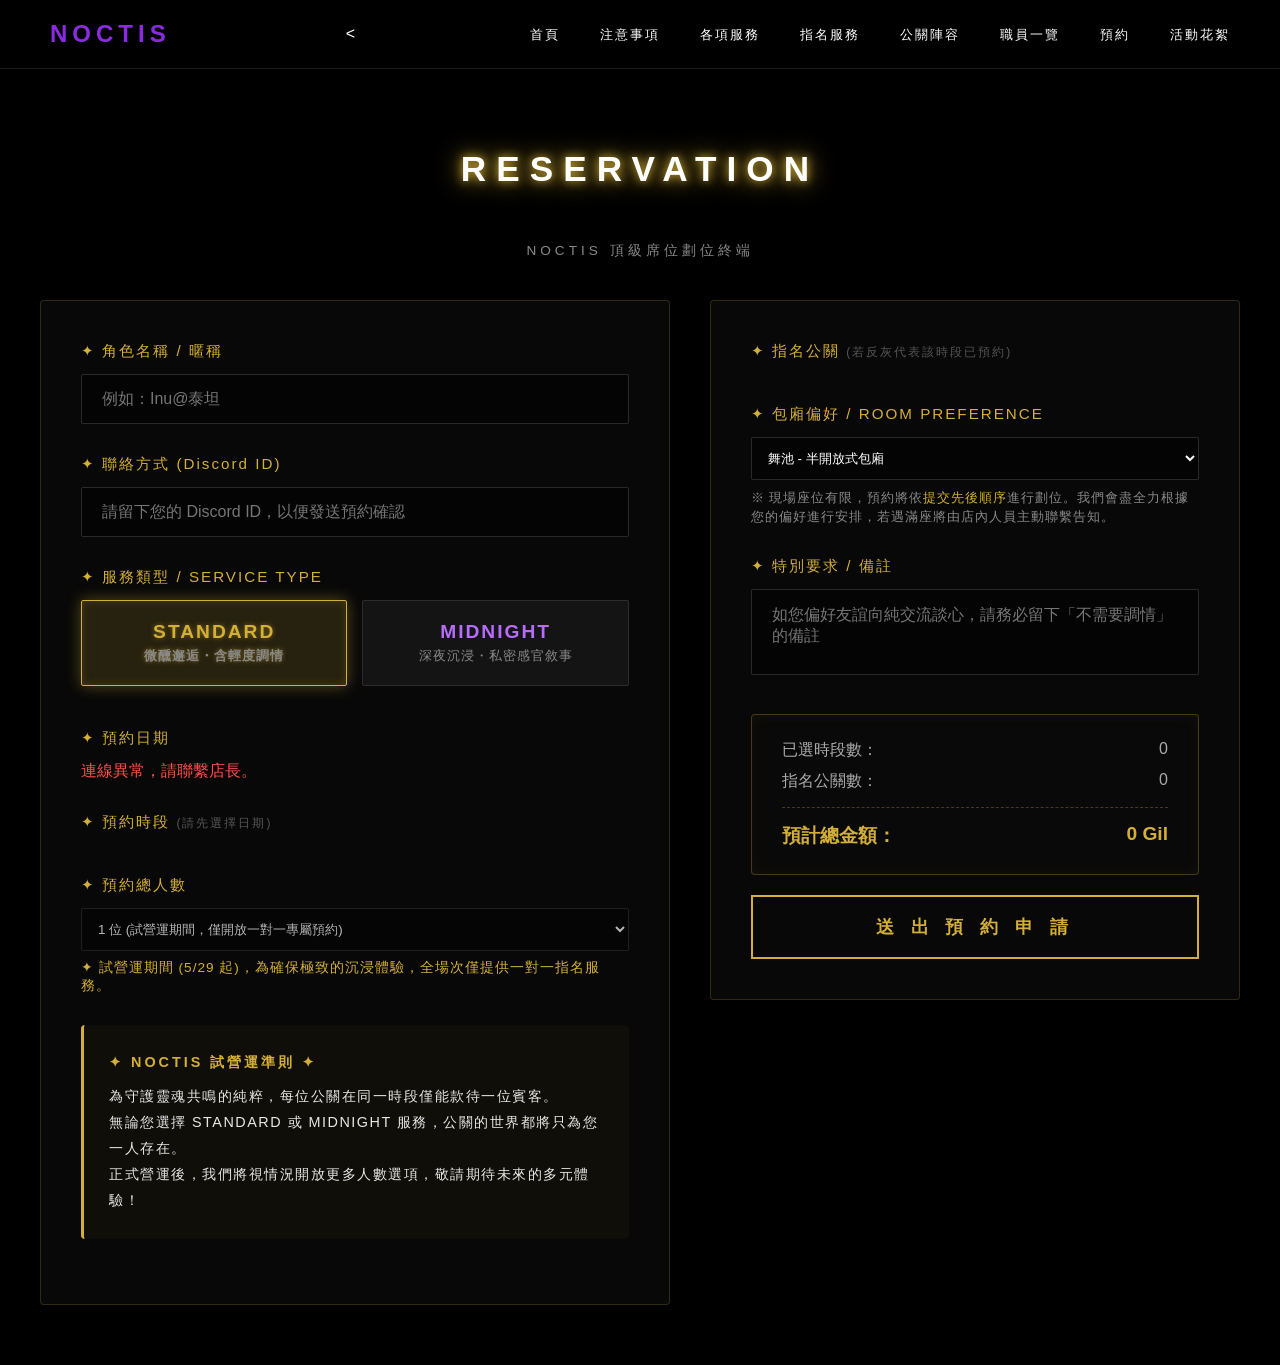
==== booking.html @ 18b1dae9 "第一次更新" ====
<!DOCTYPE html>
<html lang="zh-Hant">
<head>
    <meta charset="UTF-8">
    <meta name="viewport" content="width=device-width, initial-scale=1.0">
    <title>NOCTIS - 頁面名稱</title> <link rel="stylesheet" href="style.css">
</head>
<body>

    <div id="noctis-main">
        <header class="top-dandy-nav">
            <div class="nav-container">
                <div class="brand">NOCTIS</div>
                <<ul class="nav-menu">
    <li><a href="index.html">首頁</a></li>
    <!-- 💥 將「關於我們」改為「一般服務」 -->
     <li><a href="notice.html">注意事項</a></li>
    <li><a href="general.html">各項服務</a></li> 
    <!-- 💥 將「服務與收費」改為「指名服務」 -->
    <li><a href="service.html">指名服務</a></li> 
    <li><a href="staff.html">公關陣容</a></li>
    <li><a href="members.html">職員一覽</a></li>
    <li><a href="booking.html">預約</a></li>
    <li><a href="gallery.html">活動花絮</a></li>
</ul>
            </div>
        </header>
<!-- 🏰 預約魔王城：NOCTIS 專屬預約終端 -->
        <section class="reservation-section">
            <div class="booking-container">
                <div style="text-align: center; margin-bottom: 40px;">
                    <h1 class="fame-title" style="font-size: 2.2rem; border: none;">RESERVATION</h1>
                    <p style="color: #888; letter-spacing: 4px; font-size: 0.85rem;">NOCTIS 頂級席位劃位終端</p>
                </div>

                <form id="bookingForm">
    <!-- 💥 新增外層雙欄容器 -->
    <div class="booking-split-layout">

        <!-- 🟢 左邊區域：基礎設定 -->
        <div class="booking-left-panel">
            <!-- 1. 貴賓身分 -->
            <div class="form-group">
                <label>✦ 角色名稱 / 暱稱</label>
                <input type="text" id="name" name="name" required placeholder="例如：Inu@泰坦">
            </div>
            <div class="form-group">
                <label>✦ 聯絡方式 (Discord ID)</label>
                <input type="text" id="contact-info" name="contact" required placeholder="請留下您的 Discord ID，以便發送預約確認">
            </div>

            <!-- 2. 服務類型選擇 (包含 Midnight 隱藏條約) -->
            <div class="form-group">
                <label>✦ 服務類型 / SERVICE TYPE</label>
                <div style="display: grid; grid-template-columns: 1fr 1fr; gap: 15px;">
                    <!-- STANDARD 選項 -->
                    <label class="select-item">
                        <input type="radio" name="serviceTier" value="standard" checked>
                        <div class="select-box" style="padding: 20px 10px;">
                            <b style="font-size: 1.2rem; letter-spacing: 2px;">STANDARD</b><br>
                            <span style="font-size: 0.8rem; color: #888; margin-top: 5px; display: inline-block;">微醺邂逅・含輕度調情</span>
                        </div>
                    </label>

                    <!-- MIDNIGHT 選項 -->
                    <label class="select-item midnight-item">
                        <input type="radio" name="serviceTier" value="midnight">
                        <div class="select-box" style="padding: 20px 10px;">
                            <b style="font-size: 1.2rem; letter-spacing: 2px; color: #b86bff;">MIDNIGHT</b><br>
                            <span style="font-size: 0.8rem; color: #888; margin-top: 5px; display: inline-block;">深夜沉浸・私密感官敘事</span>
                        </div>
                    </label>

                    <!-- Midnight 注意事項 -->
                    <div id="midnight-notice" style="display: none; width: 100%; grid-column: 1 / -1; flex-basis: 100%; box-sizing: border-box; margin-top: 25px; padding: 30px 40px; background: linear-gradient(145deg, rgba(138, 43, 226, 0.1), rgba(0, 0, 0, 0.7)); border: 1px solid rgba(184, 107, 255, 0.3); border-left: 4px solid #b86bff; backdrop-filter: blur(15px); border-radius: 2px; box-shadow: 0 10px 30px rgba(0, 0, 0, 0.5); animation: noticeSlideIn 0.8s cubic-bezier(0.16, 1, 0.3, 1);">
                        <div style="display: flex; align-items: center; margin-bottom: 18px;">
                            <span style="color: #b86bff; font-size: 1.2rem; text-shadow: 0 0 12px #b86bff;">✦</span>
                            <h4 style="margin: 0 0 0 15px; color: #fff; letter-spacing: 6px; font-size: 1rem; font-weight: 900; text-shadow: 0 0 10px rgba(184, 107, 255, 0.7);">MIDNIGHT 注意事項</h4>
                        </div>
                        <p style="color: rgba(255, 255, 255, 0.9); font-size: 0.9rem; line-height: 2.2; margin: 0; letter-spacing: 2px; text-align: justify;">
                            您正試圖觸碰深夜的禁忌邊界。由於此服務涉及深層的感官敘事與沉重的情感佔有，為了守護這份靈魂共鳴的純粹，<b style="color: #fff; border-bottom: 1px solid #b86bff; padding-bottom: 2px;">Midnight 僅開放「絕對一對一」預約</b>。在此時段，公關的世界將只為您一人存在。
                        </p>
                    </div>
                </div>
            </div>

            <!-- 3. 動態生成的日期與時段 -->
            <div class="form-group">
                <label>✦ 預約日期 <span style="font-size: 0.75rem; color: #555;"></span></label>
                <div id="dynamic-date-container" class="date-group"></div>
            </div>

            <div class="form-group">
                <label>✦ 預約時段 <span style="font-size: 0.75rem; color: #555;">(請先選擇日期)</span></label>
                <div id="dynamic-time-container" class="time-group"></div>
            </div>

            <!-- 4. 預約總人數與營運準則 -->
            <div class="form-group" style="margin-top: 25px;">
                <label class="item-title">✦ 預約總人數</label>
                <select id="guest-count" name="guestCount" class="custom-select" disabled>
                    <option value="1" selected>1 位 (試營運期間，僅開放一對一專屬預約)</option>
                </select>
                <p id="pr-required-notice" style="color: #d4af37; font-size: 0.85rem; margin-top: 8px; letter-spacing: 1px;">
                    ✦ 試營運期間 (5/29 起)，為確保極致的沉浸體驗，全場次僅提供一對一指名服務。
                </p>
            </div>

            <div class="service-policy-box" style="margin: 25px 0; padding: 25px; border-left: 3px solid #d4af37; background: rgba(212, 175, 55, 0.03); border-radius: 4px;">
                <p style="color: rgba(255, 255, 255, 0.9); font-size: 0.9rem; line-height: 1.8; margin: 0; letter-spacing: 1.5px;">
                    <span style="color: #d4af37; font-weight: bold; letter-spacing: 3px; display: block; margin-bottom: 8px;">✦ NOCTIS 試營運準則 ✦</span>
                    為守護靈魂共鳴的純粹，每位公關在同一時段僅能款待一位賓客。<br>
                    無論您選擇 STANDARD 或 MIDNIGHT 服務，公關的世界都將只為您一人存在。<br>
                    正式營運後，我們將視情況開放更多人數選項，敬請期待未來的多元體驗！
                </p>
            </div>
        </div> <!-- 左區結束 -->

        <!-- 🔴 右邊區域：指名與結帳 -->
        <div class="booking-right-panel">
            <!-- 5. 指名公關 -->
            <div class="form-group">
                <label>✦ 指名公關 <span style="font-size: 0.75rem; color: #555;">(若反灰代表該時段已預約)</span></label>
                <div id="dynamic-pr-container" class="pr-group"></div>
            </div>

            <!-- 💥 4. 包廂偏好選擇 -->
<div class="form-group" id="room-preference-group">
    <label>✦ 包廂偏好 / ROOM PREFERENCE</label>
    <select id="room-preference" name="roomPreference" class="custom-select">
        <option value="dancefloor">舞池 - 半開放式包廂</option>
        <option value="loft">舞池 - 閣樓</option>
        <option value="mezzanine">二樓雅座 (適合喜歡遠離人群，安靜氛圍的客人)</option>
    </select>
<p class="room-notice-hint" style="color: #888; font-size: 0.8rem; margin-top: 8px; letter-spacing: 1px; line-height: 1.5;">
        ※ 現場座位有限，預約將依<span style="color: #d4af37;">提交先後順序</span>進行劃位。我們會盡全力根據您的偏好進行安排，若遇滿座將由店內人員主動聯繫告知。
    </p>
</div>

            <!-- 6. 備註 -->
            <div class="form-group">
                <label>✦ 特別要求 / 備註</label>
                <textarea id="notes" name="note" rows="3" placeholder="如您偏好友誼向純交流談心，請務必留下「不需要調情」的備註"></textarea>
            </div>

            <!-- 7. 結帳面板 -->
            <div class="price-summary-box">
                <div class="price-row">已選時段數：<span id="display-periods">0</span></div>
                <div class="price-row">指名公關數：<span id="display-cats">0</span></div>
                <hr style="border-top: 1px dashed rgba(212, 175, 55, 0.3); margin: 15px 0;">
                <div class="price-total" style="color: #d4af37; font-size: 1.2rem; font-weight: bold; display: flex; justify-content: space-between;">
                    <span>預計總金額：</span>
                    <div><span id="total-amount">0</span> Gil</div>
                </div>
            </div>

            <!-- 8. 提交按鈕 -->
            <button type="submit" id="submitBtn" class="submit-btn">送 出 預 約 申 請</button>
        </div> <!-- 右區結束 -->

    </div> <!-- 雙欄容器結束 -->
</form>
            </div>
        </section>
       

    </div>
<script src="booking.js"></script>
</body>
</html>
---- style.css ----
/* --- 解決背景斷層：確保全店永遠是黑色的 --- */
html, body {
    margin: 0;
    padding: 0;
    background-color: #000 !important;
    min-height: 100%;
    /* 💥 刪除了 height: 100vh 跟 overflow: hidden 的強制鎖定 */
}

/* =========================================
   🎬 NOCTIS 最終修正：入口視覺系統
   ========================================= */

/* 1. 基礎底層：深邃純黑畫布 */
#noctis-curtain {
    position: fixed;
    top: 0; left: 0; width: 100%; height: 100vh;
    z-index: 9999;
    display: flex;
    justify-content: center;
    align-items: center;
    background: #000 !important; 
    overflow: hidden; 
}

/* 2. 煙霧層：確保在背景之上，但在門片之下 */
#noctis-curtain::before {
    content: '';
    position: absolute;
    top: 0; left: 0; width: 100%; height: 100%;
    z-index: 2; /* 💥 關鍵層級 */
    pointer-events: none;
    box-shadow: 
        inset 0 0 150px rgba(138, 43, 226, 0.4),
        inset 0 0 250px rgba(212, 175, 55, 0.2);
    animation: edgeSmoke 8s infinite alternate ease-in-out;
}

@keyframes edgeSmoke {
    from { opacity: 0.4; }
    to { opacity: 0.8; }
}
/* 3. 門片層：純黑且置於煙霧之上，點擊後拉開 */
.curtain-part {
    position: absolute;
    top: 0; width: 50%; height: 100%;
    background: #000 !important; /* 💥 必須是純黑實色 */
    z-index: 5; /* 💥 關鍵層級：壓在煙霧上 */
    transition: transform 1.5s cubic-bezier(0.77, 0, 0.175, 1);
}
.curtain-part.left { left: 0; width: 50.1%; }
.curtain-part.right { right: 0; }

/* 4. 內容層：Logo 與按鈕，永遠保持在最頂端 */
.curtain-content {
    position: relative;
    z-index: 100; /* 💥 關鍵層級：最高，保證看得見 */
    text-align: center;
    background: transparent !important;
}

/* =========================================
   ⚡ Logo 霸氣覺醒與間歇閃爍特效
   ========================================= */
/* --- 修正：Logo 容器也必須透明 --- */
.logo-wrapper {
    margin-bottom: 40px;
    position: relative;
    z-index: 10;
    background: transparent !important; /* 💥 確保這裡沒有顏色 */
    filter: drop-shadow(0 0 30px rgba(138, 43, 226, 0.8));
}

.neon-logo {
    /* 💥 強制放大：如果 1200px 出不來，我們用 min-width 逼它變大 */
    width: 90vw; 
    max-width: 1200px;
    min-width: 800px; /* 💥 在電腦螢幕上絕對不能小於這個尺寸 */
    height: auto;
    
    /* 💥 閃爍動畫：10秒一輪 */
    animation: randomFlicker 10s infinite;
}

/* 💥 間歇性通電特效：包含開頭大閃爍、中間穩定呼吸、三不五時短路 */
@keyframes randomFlicker {
    /* 開局強烈通電 */
    0% { opacity: 0; filter: brightness(0); }
    1% { opacity: 1; filter: brightness(2.5) drop-shadow(0 0 40px #b86bff); transform: scale(1.02); }
    2% { opacity: 0.1; filter: brightness(0); }
    3% { opacity: 1; filter: brightness(1.8) drop-shadow(0 0 30px #b86bff); }
    4% { opacity: 0.4; filter: brightness(0.5); }
    5% { opacity: 1; filter: brightness(1) drop-shadow(0 0 20px rgba(184, 107, 255, 0.6)); transform: scale(1); }

    /* 穩定呼吸 */
    25% { filter: brightness(1.2) drop-shadow(0 0 30px rgba(184, 107, 255, 0.9)); transform: scale(1.01); }
    50% { filter: brightness(1) drop-shadow(0 0 20px rgba(184, 107, 255, 0.6)); transform: scale(1); }

    /* 💥 三不五時的強烈短路 (滋~滋~) */
    60% { opacity: 1; filter: brightness(1); }
    61% { opacity: 0.3; filter: brightness(0.3); transform: translateX(-2px); } /* 💥 加上輕微位移，更有故障感 */
    62% { opacity: 1; filter: brightness(2) drop-shadow(0 0 40px #b86bff); transform: translateX(2px) scale(1.02); }
    63% { opacity: 1; filter: brightness(1) drop-shadow(0 0 20px rgba(184, 107, 255, 0.6)); transform: translateX(0) scale(1); }

    /* 繼續穩定呼吸 */
    80% { filter: brightness(1.1) drop-shadow(0 0 25px rgba(184, 107, 255, 0.7)); transform: scale(1.01); }
    100% { filter: brightness(1) drop-shadow(0 0 20px rgba(184, 107, 255, 0.6)); transform: scale(1); }
}

/* 左右兩片門 */
.curtain-part {
    position: absolute;
    top: 0; width: 50%; height: 100%;
    background: #0a0a0a;
    z-index: 1;
    transition: transform 1.5s cubic-bezier(0.77, 0, 0.175, 1); /* 高級的滑動曲線 */
}
/* 30行：移除 border-right，並讓左門稍微寬一點點點蓋住縫隙 */
.curtain-part.left { 
    left: 0; 
    border-right: none; 
    width: 50.1%; /* 💥 關鍵：多出 0.1% 確保完全蓋住 */
}
/* 31行：移除 border-left */
.curtain-part.right { 
    right: 0; 
    border-left: none; 
}

/* 布幕中間的內容 */
.curtain-content {
    position: relative;
    z-index: 10;
    text-align: center;
    transition: opacity 0.5s ease;
}

.fallback-logo {
    font-size: 3rem;
    color: #8a2be2;
    text-shadow: 0 0 15px rgba(138, 43, 226, 0.8);
    letter-spacing: 10px;
    margin-bottom: 10px;
}

/* --- 1. 放大後的年齡確認文字 --- */
.construction-text {
    font-size: 1.8rem;       /* 從原本的大小顯著放大 */
    color: rgba(255, 255, 255, 0.7); 
    letter-spacing: 0.4rem;  /* 增加字距營造高級感 */
    text-transform: uppercase;
    font-weight: 300;
    margin-bottom: 20px;
    /* 加入淡淡的呼吸感 */
    animation: textFade 3s ease-in-out infinite;
}

/* =========================================
   🏹 吸引點擊：上指向誘導組件 (修正版)
   ========================================= */
.enter-trigger {
    margin-top: 60px; /* 增加與 Logo 的間距 */
    cursor: pointer;
    display: flex;
    flex-direction: column;
    align-items: center;
    z-index: 100;
}

/* 上箭頭修正與動畫 */
.arrow-box {
    font-size: 3rem; /* 放大箭頭 */
    color: #b86bff;
    text-shadow: 0 0 20px rgba(184, 107, 255, 0.8);
    /* 💥 指向上方的動畫：從下往上推動點擊慾望 */
    animation: arrowPushUp 1.5s infinite ease-in-out;
    margin-bottom: 20px;
}

/* 誘導文字顯著放大 */
.induce-text {
    color: #fff; /* 💥 改為純白 */
    font-size: 1.5rem; /* 稍微再大一點點 */
    letter-spacing: 15px;
    text-transform: uppercase;
    font-weight: 300;
    /* 💥 加上發光，確保在煙霧中清晰可見 */
    text-shadow: 0 0 10px rgba(184, 107, 255, 0.8); 
    transition: all 0.5s ease;
}

/* 懸停互動加強 */
.enter-trigger:hover .arrow-box {
    color: #fff;
    text-shadow: 0 0 30px #b86bff, 0 0 60px #b86bff;
}

.enter-trigger:hover .induce-text {
    color: #fff;
    letter-spacing: 25px; /* 💥 懸停時劇烈展開，吸引感滿分 */
    text-shadow: 0 0 15px rgba(184, 107, 255, 0.8);
}

/* 💥 動畫定義：向上指引 */
@keyframes arrowPushUp {
    0%, 100% { transform: translateY(0); opacity: 0.5; }
    50% { transform: translateY(-20px); opacity: 1; } /* 向上跳動 */
}

/* 讓原本的按鈕樣式失效 (如果還有殘留的話) */
.enter-btn {
    border: none !important;
    background: none !important;
    box-shadow: none !important;
}

/* 💥 JS 觸發的開門動畫 */
.curtain-open .curtain-part.left { transform: translateX(-100%); }
.curtain-open .curtain-part.right { transform: translateX(100%); }
/* --- 基礎背景設定 --- */
body, html { margin: 0; padding: 0; box-sizing: border-box; }

#noctis-main {
    background-color: transparent; 
    font-family: 'Helvetica Neue', Helvetica, Arial, sans-serif;
    color: #fff;
    
    /* 💥 恢復為最小高度 100vh，允許內容往下生長，並把 overflow: hidden 拿掉 */
    min-height: 100vh; 
    
    display: flex;
    flex-direction: column;
    position: relative;
    z-index: 5; 
}

/* --- 導覽列 --- */
.top-dandy-nav {
    position: fixed;
    top: 0; width: 100%;
    background: rgba(0, 0, 0, 0.85);
    backdrop-filter: blur(10px);
    z-index: 1000;
    border-bottom: 1px solid rgba(255, 255, 255, 0.1);
}

.nav-container {
    display: flex;
    justify-content: space-between;
    align-items: center;
    padding: 20px 50px;
    max-width: 1400px;
    margin: 0 auto;
}

.brand {
    font-size: 1.5rem;
    letter-spacing: 5px;
    font-weight: 800;
    color: #8a2be2;
}

.nav-menu {
    display: flex;
    list-style: none;
    gap: 40px;
    margin: 0; padding: 0;
}

.nav-menu a {
    text-decoration: none;
    color: #fff;
    font-size: 0.8rem;
    letter-spacing: 2px;
    transition: 0.3s;
}

.nav-menu a:hover {
    color: #8a2be2;
    text-shadow: 0 0 8px #8a2be2;
}

/* =========================================
   🎬 Hero 視覺區：文字在左，長方形框在右
   ========================================= */

/* 修改 1：鎖死 Hero 高度 */
.hero-section {
    position: relative;
    /* 💥 恢復強制佔滿整個螢幕高度 */
    height: 100vh !important; 
    width: 100%;
    background: #000;
    
    display: flex;
    /* 💥 只要沒有其他干擾，這行就是「永遠垂直置中」的絕對魔法 */
    align-items: center !important; 
    justify-content: space-between;
    
    /* 💥 殺掉那個害您無法置中的 padding-top，強制恢復上下為 0 */
    padding: 0 10% !important; 
    
    box-sizing: border-box; 
    overflow: hidden; 
}
/* --- 左側：文字區塊 --- */
.hero-text {
    position: relative;
    z-index: 20;
    display: flex;
    flex-direction: column;
    align-items: flex-start; /* 強制靠左 */
    text-align: left;
    width: 100%; /* 確保它能盡量撐開 */
    max-width: 60%; /* 💥 從 50% 放大到 60%，給名人堂釋放空間！ */
}

/* =========================================
   📺 SLOGAN 霓虹閃爍特效 (模擬影片效果)
   ========================================= */
.hero-slogan {
    /* ... 你原本的字體、大小、顏色設定保持不變 ... */
    color: #fff;
    /* 💥 初始狀態：先給予基礎的霓虹光暈 */
    text-shadow: 
        0 0 8px rgba(138, 43, 226, 0.6),
        0 0 15px rgba(138, 43, 226, 0.4);
    
    /* 💥 應用新的閃爍動畫：
       - 2s: 動畫總長度（閃爍+穩定）
       - linear: 均勻速度
       - infinite: 無限循環（如果你希望它一直閃）
       - (可選) 2s: 延遲，比如門打開後 2 秒才開始閃
    */
    animation: neonFlicker 2s linear infinite; 
}

/* 💥 動畫核心：不規則閃爍頻率設計 */
@keyframes neonFlicker {
    /* 0%-10%: 快速閃爍階段 (通電瞬間) */
    0%, 2%, 4%, 6%, 8%, 10% {
        opacity: 1;
        text-shadow: 
            0 0 8px rgba(138, 43, 226, 0.8),
            0 0 15px rgba(138, 43, 226, 0.6),
            0 0 30px #8a2be2;
    }
    1%, 3%, 5%, 7%, 9% {
        opacity: 0.4; /* 快速變暗，模擬接觸不良 */
        text-shadow: none; /* 瞬間失去光暈 */
    }

    /* 10%-15%: 稍微停頓變暗 (醞釀穩定) */
    11%, 15% {
        opacity: 0.6;
        text-shadow: 0 0 10px rgba(138, 43, 226, 0.4);
    }

    /* 15%-20%: 再不規則閃兩下 */
    16%, 18%, 20% {
        opacity: 1;
        text-shadow: 
            0 0 8px rgba(138, 43, 226, 0.8),
            0 0 15px rgba(138, 43, 226, 0.6),
            0 0 30px #8a2be2;
    }
    17%, 19% {
        opacity: 0.7;
        text-shadow: 0 0 10px rgba(138, 43, 226, 0.5);
    }

    /* 20%-100%: 最終穩定亮起 (伴隨極微小顫動) */
    21%, 100% {
        opacity: 1;
        text-shadow: 
            0 0 8px rgba(138, 43, 226, 0.8),
            0 0 15px rgba(138, 43, 226, 0.6),
            0 0 30px #8a2be2;
    }
}

/* 副標題呼吸特效 */
.slogan-sub {
    font-size: 1.2rem;
    letter-spacing: 0.8rem;
    color: rgba(255, 255, 255, 0.6);
    margin-top: 30px;
    margin-left: 5px;
    font-weight: 300;
    text-align: left; /* 強制靠左 */
    animation: subPureGlow 6s ease-in-out infinite;
    will-change: opacity, text-shadow;
}
/* --- 📍 主頁專屬座標牌 --- */
.hero-location {
    margin-top: 25px; /* 與上方副標題拉開一點優雅的距離 */
    display: inline-flex;
    align-items: center;
    padding: 8px 20px;
    
    /* 淡淡的紫色背景與霓虹邊框 */
    background: rgba(138, 43, 226, 0.05); 
    border: 1px solid rgba(138, 43, 226, 0.4); 
    border-radius: 2px;
    box-shadow: 0 0 15px rgba(138, 43, 226, 0.15);
    
    /* 微微的互動感 */
    transition: all 0.3s ease;
}

/* 滑鼠懸停時發出更亮的紫光 */
.hero-location:hover {
    background: rgba(138, 43, 226, 0.15);
    border-color: #b86bff;
    box-shadow: 0 0 20px rgba(138, 43, 226, 0.4);
    transform: translateX(5px); /* 輕微向右浮動 */
}

.hero-location .loc-icon {
    color: #d4af37; /* 用金色星號點綴，抓住眼球 */
    margin-right: 12px;
    font-size: 0.9rem;
    animation: locationPulse 3s infinite; /* 讓星星微微閃爍 */
}

.hero-location .loc-text {
    color: #fff;
    font-size: 0.95rem;
    letter-spacing: 4px; /* 拉寬字距，增加呼吸感與高級感 */
    text-shadow: 0 0 5px rgba(255, 255, 255, 0.3);
}

/* 金色星號的呼吸動畫 */
@keyframes locationPulse {
    0%, 100% { opacity: 0.6; text-shadow: 0 0 5px #d4af37; }
    50% { opacity: 1; text-shadow: 0 0 15px #d4af37, 0 0 25px #d4af37; }
}

/* --- 右側：長方形圖片框 (橫向寬版) --- */
.hero-slider {
    position: relative;
    z-index: 10;
    
    /* 💥 核心修改：使用相對寬度與比例 */
    width: 55vw;             /* 寬度佔螢幕寬度的 55%，確保永遠留空間給左側文字 */
    max-width: 1200px;       /* 設定最大上限，防止在超大螢幕上變得太誇張 */
    min-width: 400px;        /* 設定最小下限，防止在小螢幕縮得太小看不清 */
    
    /* 💥 自動維持 15:9 的長方形比例 (原 1500x900 比例) */
    aspect-ratio: 15 / 9;    
    height: auto;            /* 讓高度由比例自動計算 */
    
    flex-shrink: 0; 
    border: 2px solid #8a2be2; 
    box-shadow: 0 0 15px rgba(138, 43, 226, 0.6);
    border-radius: 8px; 
    overflow: hidden;
}
/* --- 2. 圖片滑動邏輯 --- */
.slide {
    position: absolute;
    top: 0; left: 0;
    width: 100%; height: 100%;
    background-size: cover;
    background-position: center;
    
    /* 預設狀態：縮在右邊看不見的地方 */
    transform: translateX(100%); 
    transition: transform 1.2s cubic-bezier(0.4, 0, 0.2, 1); /* 使用更順滑的曲線 */
    z-index: 1;
}
/* 當前顯示狀態：滑入中間 */
.slide.active {
    transform: translateX(0);
    z-index: 2;
}

/* 移出狀態：往左滑走 */
.slide.exit {
    transform: translateX(-100%);
    z-index: 1;
}

.slide.active {
    opacity: 1 !important; /* 只顯示這張 */
}

/* --- 背景遮罩氛圍：整體均勻壓暗 --- */
.slider-overlay {
    position: absolute;
    top: 0; left: 0;
    width: 100%; height: 100%;
    
    /* 💥 核心修改：使用純色半透明黑，取代漸層光圈 */
    background: rgba(0, 0, 0, 0.4); 
    
    z-index: 5;
    pointer-events: none;
}

/* =========================================
   ⚡ 動畫定義區
   ========================================= */

@keyframes gentleShort {
    0%, 40% { opacity: 1; text-shadow: 0 0 8px rgba(138, 43, 226, 0.8), 0 0 20px rgba(138, 43, 226, 0.4); }
    42% { opacity: 0.3; text-shadow: none; }
    44% { opacity: 1; }
    46%, 70% { opacity: 1; }
    72% { opacity: 0.1; text-shadow: none; color: #222; }
    75% { opacity: 0.8; text-shadow: 0 0 15px #8a2be2; color: #fff; }
    78% { opacity: 0.1; text-shadow: none; color: #222; }
    82% { opacity: 1; text-shadow: 0 0 8px rgba(138, 43, 226, 0.8), 0 0 30px #8a2be2; color: #fff; }
    90% { opacity: 0.6; }
    92% { opacity: 1; }
}

@keyframes subPureGlow {
    0%, 100% { opacity: 0.3; text-shadow: 0 0 0px rgba(138, 43, 226, 0); filter: blur(1px); }
    50% { opacity: 0.9; text-shadow: 0 0 10px rgba(138, 43, 226, 0.6), 0 0 25px rgba(138, 43, 226, 0.3); filter: blur(0); }
}

/* =========================================
   👔 CAST 網格系統 (保留原本的)
   ========================================= */

.cast-section {
    padding: 100px 50px;
    max-width: 1400px;
    margin: 0 auto;
}

.cast-grid {
    display: grid;
    grid-template-columns: repeat(4, 1fr);
    gap: 30px;
    margin-top: 50px;
}

.cast-card {
    position: relative;
    overflow: hidden;
    transition: 0.5s;
}

.cast-img-wrapper {
    aspect-ratio: 3 / 4;
    background: #1a1a1a;
    overflow: hidden;
}

.cast-img-wrapper img {
    width: 100%; height: 100%;
    object-fit: cover;
    filter: grayscale(100%);
    transition: 0.8s;
}

.cast-card:hover .cast-img-wrapper img {
    filter: grayscale(0%);
    transform: scale(1.05);
}

.cast-info {
    padding: 15px 0;
    border-bottom: 1px solid #333;
}

.name {
    font-size: 1.2rem;
    letter-spacing: 2px;
    margin-top: 5px;
}

.rank {
    font-size: 0.7rem;
    color: #8a2be2;
}
/* =========================================
   ⚡ 瞬間隱形魔法 (解決閃爍問題)
   ========================================= */
/* 當 html 被貼上 skip-curtain 標籤時，布幕連 0.1 秒都不准出現 */
.skip-curtain #noctis-curtain {
    display: none !important;
}

/* 同時，強制讓主內容區瞬間現身 */
.skip-curtain #noctis-main {
    display: block !important;
}

/* =========================================
   🎵 BGM 音樂控制開關
   ========================================= */
.bgm-control-btn {
    position: fixed;
    top: 25px;
    right: 25px;
    z-index: 10001; /* 確保它永遠在最上層 */
    padding: 8px 18px;
    
    background: rgba(0, 0, 0, 0.5); /* 半透明黑底 */
    backdrop-filter: blur(5px);     /* 毛玻璃特效 */
    
    border: 1px solid rgba(138, 43, 226, 0.5);
    border-radius: 2px;
    
    color: rgba(255, 255, 255, 0.8);
    font-size: 0.8rem;
    letter-spacing: 3px;
    cursor: pointer;
    transition: all 0.3s ease;
}

/* 滑鼠移過去發光 */
.bgm-control-btn:hover {
    background: rgba(138, 43, 226, 0.2);
    border-color: #8a2be2;
    color: #fff;
    box-shadow: 0 0 15px rgba(138, 43, 226, 0.4);
}

/* 當音樂關閉時的「暗色狀態」 */
.bgm-control-btn.muted {
    border-color: #555;
    color: #888;
    background: rgba(0, 0, 0, 0.8);
    box-shadow: none;
}
.bgm-control-btn.muted:hover {
    border-color: #888;
    background: rgba(255, 255, 255, 0.1);
}
/* =========================================
   🤵 Noctis Host Section 精準修復
   ========================================= */

/* 1. 確保大廳區塊是垂直排列並強行置中 */
.staff-section {
    padding: 150px 20px 80px;
    background: #000;
    display: flex;
    flex-direction: column;
    align-items: center; /* 讓標題、定義、網格全部在大方向上置中 */
    width: 100%;
    box-sizing: border-box;
}

/* 2. 標題與紫色背光[cite: 6] */
.host-title-container {
    width: 100%;
    max-width: 1200px;
    text-align: center;
}
.host-title {
    color: #8a2be2;
    font-size: 3rem;
    letter-spacing: 15px;
    text-shadow: 0 0 25px rgba(138, 43, 226, 0.7);
    margin: 0 0 20px 0;
}
.title-divider {
    border: none;
    height: 1px;
    background: linear-gradient(to right, transparent, rgba(138, 43, 226, 0.5), transparent);
    width: 85%;
    margin: 0 auto 50px;
}

/* 3. 服務定義卡片 (對齊 1200px 邊界)[cite: 6] */
.service-guide-v2 {
    width: 100%;
    max-width: 1200px;
    display: flex;
    gap: 30px;
    margin-bottom: 40px;
}
.guide-card {
    flex: 1;
    background: rgba(255, 255, 255, 0.03);
    border-left: 2px solid #8a2be2;
    padding: 25px;
}
.gold-mark { color: #d4af37; font-weight: bold; margin-right: 8px; }
.guide-card h3 { font-size: 1.1rem; letter-spacing: 4px; color: #fff; margin: 0; display: inline-block; }
.midnight h3 { color: #b86bff; }
.card-content p { font-size: 0.85rem; color: rgba(255, 255, 255, 0.6); line-height: 1.8; margin-top: 15px; }

/* 4. 下拉索引區[cite: 6] */
.filter-dropdown-row {
    width: 100%;
    max-width: 1200px;
    display: flex;
    gap: 40px;
    margin-bottom: 30px;
    justify-content: flex-start; /* 與照片牆左邊界對齊 */
}
.noctis-select {
    background: #000; color: #fff; border: 1px solid rgba(138, 43, 226, 0.5);
    padding: 6px 12px; font-size: 0.8rem; outline: none;
}

/* 5. 照片牆 4x4 + 1[cite: 6] */
.host-grid {
    display: grid;
    grid-template-columns: repeat(4, 1fr); /* 固定 4 欄[cite: 6] */
    gap: 30px;
    width: 100%;
    max-width: 1200px;
}

.staff-card {
    position: relative;
    background: #111;
    border: 1px solid rgba(138, 43, 226, 0.4);
    aspect-ratio: 3 / 4;
    cursor: pointer;
    overflow: hidden;
    transition: 0.4s;
}

/* --- 1. 廢除死板置中，改用動態標籤 --- */
.host-grid .staff-card.last-centered {
    grid-column: 2 / 4 !important; /* 佔據中間兩格 */
    justify-self: center !important;
    width: 100% !important;
    max-width: 280px !important;
}

/* --- 2. 順手整好你的下拉選單排版 (防止文字重疊) --- */
.filter-dropdown-row {
    width: 100%;
    max-width: 1200px;
    display: flex;
    flex-wrap: wrap; /* 防止太擠時重疊 */
    gap: 30px;
    margin-bottom: 30px;
}

.noctis-select {
    min-width: 120px; /* 鎖定最小寬度，防止選單縮得太小 */
}

/* --- 3. 確保紫色霓虹框永遠存在 --- */
.staff-card {
    border: 1px solid #8a2be2 !important; 
    box-shadow: 0 0 15px rgba(138, 43, 226, 0.4) !important;
    background: #111 !important;
}

/* 酒杯與月亮[cite: 6] */
.staff-card::after { position: absolute; top: 15px; right: 15px; font-size: 1.5rem; z-index: 10; }
.staff-card.type-standard::after { content: '🍷'; }
.staff-card.type-midnight::after { content: '🌙'; }

.staff-info {
    position: absolute; bottom: 0; width: 100%; padding: 15px;
    background: linear-gradient(transparent, rgba(0,0,0,0.95));
    text-align: center;
}
.name { font-size: 1.1rem; color: #fff; margin: 0; white-space: nowrap; }
/* =========================================
   👑 NOCTIS 最終修復：17人完美網格
   ========================================= */

/* 2. 搵返消失嘅紫色霓虹框[cite: 6] */
.staff-card {
    border: 1px solid #8a2be2 !important; /* 實色紫色邊框[cite: 6] */
    box-shadow: 0 0 15px rgba(138, 43, 226, 0.4) !important; /* 霓虹光暈[cite: 6] */
    background: #000 !important;
    aspect-ratio: 3 / 4 !important;
    position: relative !important;
    overflow: hidden !important;
}

/* 3. 修正卡片內資訊排版，防止重疊[cite: 6] */
.staff-info {
    position: absolute !important;
    bottom: 0 !important;
    width: 100% !important;
    padding: 15px 0 !important;
    background: linear-gradient(transparent, rgba(0, 0, 0, 0.95)) !important;
    text-align: center !important;
    z-index: 5 !important;
}

.name {
    font-size: 1.1rem !important;
    letter-spacing: 2px !important;
    color: #fff !important;
    margin: 0 !important;
}

/* 🍷 同 🌙 標記位置修正[cite: 6] */
.staff-card::after {
    position: absolute !important;
    top: 10px !important;
    right: 10px !important;
    font-size: 1.3rem !important;
    z-index: 10 !important;
}
/* =========================================
   👑 NOCTIS 最終修復：配色與網格精準控制
   ========================================= */
/* 2. 恢復紫色霓虹邊框 */
.staff-card {
    border: 1px solid #8a2be2 !important; /* 顯眼的紫色框 */
    box-shadow: 0 0 15px rgba(138, 43, 226, 0.4) !important; /* 霓虹光暈 */
    background: #111 !important;
    aspect-ratio: 3 / 4 !important;
    position: relative !important;
    overflow: hidden !important;
}

/* 3. 配色調整：STANDARD 改紫色，MIDNIGHT 改金色 */

/* --- STANDARD (紫色系) --- */
.guide-card.standard { border-left: 3px solid #8a2be2 !important; }
.guide-card.standard h3 { color: #8a2be2 !important; }
.guide-card.standard .card-content p { color: #b86bff !important; } /* 淺紫註解文字 */

/* --- MIDNIGHT (金色系) --- */
.guide-card.midnight { border-left: 3px solid #d4af37 !important; }
.guide-card.midnight h3 { color: #d4af37 !important; }
.guide-card.midnight .card-content p { color: #d4af37 !important; } /* 金色註解文字 */
.guide-card.midnight .gold-mark { color: #fff !important; } /* 把註解符號轉白，突顯金色文字 */

/* 4. 修正圖標大小與位置[cite: 6] */
.staff-card::after {
    position: absolute !important;
    top: 15px !important;
    right: 15px !important;
    font-size: 1.4rem !important;
    z-index: 10;
}
/* 只有當 JS 判斷需要置中時才生效 */
.staff-card.dynamic-center {
    grid-column: 2 / 4 !important; /* 佔據中間兩格 */
    justify-self: center !important;
    width: 100% !important;
}
/* 只有當 JS 數完人數發現餘 1 時，才會動態加上這個 class[cite: 6] */
.staff-card.dynamic-center {
    grid-column: 2 / 4 !important; 
    justify-self: center !important;
    width: 100% !important;
    max-width: 280px !important;
}
/* =========================================
   ✨ 圖標霓虹特效 (酒杯與彎月)
   ========================================= */

/* 1. 基礎定位與大小控制 */
.staff-card::after {
    position: absolute !important;
    top: 15px !important;
    right: 15px !important;
    font-size: 1.4rem !important;
    z-index: 10 !important;
    transition: all 0.4s ease !important; /* 讓發光有呼吸感 */
    pointer-events: none;
}

/* 2. 🍷 STANDARD：紫色微醺光暈 */
.staff-card.type-standard::after {
    content: '🍷' !important;
    /* 多層陰影：由內而外發散紫色光芒 */
    text-shadow: 
        0 0 5px #fff,               /* 最核心的白光 */
        0 0 10px #8a2be2,           /* 第一層紫光 */
        0 0 20px #8a2be2,           /* 第二層擴散紫光 */
        0 0 30px rgba(138, 43, 226, 0.5); /* 最外層氛圍光 */
}

/* 3. 🌙 MIDNIGHT：深夜神祕光暈[cite: 6] */
.staff-card.type-midnight::after {
    content: '🌙' !important;
    /* 月亮的發光可以稍微帶點粉紫色，更具魅惑感[cite: 6] */
    text-shadow: 
        0 0 5px #fff,
        0 0 10px #b86bff,
        0 0 20px #b86bff,
        0 0 40px rgba(184, 107, 255, 0.4);
}

/* 4. 💥 互動加強：滑鼠移上去時，霓虹燈會「通電」變更亮[cite: 6] */
.staff-card:hover::after {
    transform: scale(1.2) rotate(5deg) !important; /* 輕微放大並旋轉 */
    text-shadow: 
        0 0 8px #fff,
        0 0 15px #8a2be2,
        0 0 30px #8a2be2,
        0 0 50px #8a2be2;
    filter: brightness(1.2); /* 增加亮度[cite: 3] */
}
/* --- Midnight 警告文字加強 --- */
.guide-card.midnight .card-content p {
    color: #d4af37 !important; /* 金色底色 */
}

/* 針對「私密房間」這幾個字特別加強 */
.guide-card.midnight .card-content p strong,
.guide-card.midnight .card-content p b {
    color: #ff4d4d; /* 警示紅，或是用亮金色 #fff5ad */
    text-shadow: 0 0 10px rgba(255, 77, 77, 0.5);
    font-weight: bold;
    border-bottom: 1px solid #ff4d4d;
    margin: 0 2px;
}
.r18-tag {
    font-size: 0.6rem !important;
    color: #fff !important;
    /* 💥 漸層邊框效果 */
    background: linear-gradient(#111, #111) padding-box,
                linear-gradient(to right, #8a2be2, #ff0055) border-box;
    border: 1px solid transparent !important;
    padding: 2px 8px !important;
    border-radius: 20px; /* 膠囊形狀 */
    margin-left: 10px;
    letter-spacing: 1px;
    font-weight: bold;
    box-shadow: 0 0 12px rgba(255, 0, 85, 0.3);
    vertical-align: middle;
}
/* 讓警告文字看起來像溫馨提示而非罰款通知[cite: 6] */
.room-notice {
    display: block;
    margin-top: 10px;
    font-size: 0.75rem;
    color: rgba(212, 175, 55, 0.8); /* 沉穩的金褐色[cite: 6] */
    border-top: 1px solid rgba(212, 175, 55, 0.2);
    padding-top: 10px;
    font-style: italic; /* 斜體增加優雅感 */
}
/* --- 自由選擇權備註樣式 --- */
.freedom-note {
    margin-top: 15px;
    font-size: 0.75rem;
    color: rgba(255, 255, 255, 0.5); /* 淡淡的白色，不要搶戲 */
    line-height: 1.6;
    padding-left: 15px;
    border-left: 1px solid rgba(138, 43, 226, 0.3); /* 細微的紫邊[cite: 6] */
    font-style: italic;
}

.freedom-note b {
    color: #8a2be2; /* 強調 Standard 時用紫色[cite: 6] */
    text-shadow: 0 0 5px rgba(138, 43, 226, 0.5);
    font-weight: normal;
}

/* 之前建議的房間通知，顏色微調以區分 */
.room-notice {
    display: block;
    margin-top: 12px;
    font-size: 0.7rem;
    color: #d4af37; /* 金色警告[cite: 6] */
    letter-spacing: 1px;
}
/* 2. Standard 專屬紫色註解樣式[cite: 6] */
.guide-card.standard {
    border-left: 3px solid #8a2be2 !important;
}

.opt-out-note {
    margin-top: 15px;
    font-size: 0.75rem;
    color: rgba(138, 43, 226, 0.8); /* 使用紫色作為核心提醒色[cite: 6] */
    line-height: 1.6;
    padding-left: 15px;
    border-left: 1px solid rgba(138, 43, 226, 0.3);
    font-style: italic;
}

.opt-out-note b {
    color: #fff;
    text-shadow: 0 0 5px #8a2be2;
    font-weight: normal;
}
/* =========================================
   🎛️ NOCTIS 索引中控台：高級感升級
   ========================================= */

/* 強制讓索引列置中，不要亂跑 */
.filter-dropdown-row {
    width: 100%;
    max-width: 1200px;
    display: flex;
    justify-content: center; /* 💥 關鍵：全部在中間集合 */
    gap: 40px; /* 選單之間的距離 */
    margin: 30px auto;
    padding: 0 20px;
}

.dropdown-item {
    display: flex;
    align-items: center; /* 讓標籤跟選單垂直對齊 */
}

/* 霓虹標籤字體：亮紫色 + 呼吸發光 */
.noctis-label {
    font-size: 0.8rem !important;
    font-weight: 900;
    letter-spacing: 4px;
    color: #b86bff !important; /* 亮紫色 */
    text-shadow: 0 0 8px rgba(138, 43, 226, 0.6);
    margin-right: 15px;
    animation: labelPulse 4s infinite ease-in-out; /* 呼吸效果 */
}

/* 下拉選單樣式優化 */
.noctis-select {
    background: rgba(0, 0, 0, 0.7) !important;
    color: #fff !important;
    border: 1px solid rgba(138, 43, 226, 0.4) !important;
    padding: 6px 12px !important;
    font-size: 0.8rem;
    cursor: pointer;
    transition: 0.3s;
}

.noctis-select:hover {
    border-color: #8a2be2 !important;
    box-shadow: 0 0 10px rgba(138, 43, 226, 0.4);
}

/* 呼吸動畫定義 */
@keyframes labelPulse {
    0%, 100% { opacity: 0.8; text-shadow: 0 0 5px #8a2be2; }
    50% { opacity: 1; text-shadow: 0 0 15px #8a2be2, 0 0 25px #b86bff; }
}
/* =========================================
   👑 NOCTIS 個人檔案頁面樣式
   ========================================= */
.profile-page { background: #000; color: #fff; }

.profile-container {
    max-width: 1200px;
    margin: 150px auto 80px;
    padding: 0 40px;
    display: grid;
    grid-template-columns: 1.2fr 1fr; /* 左圖右字 */
    gap: 60px;
}

/* --- 左側：形象照與座右銘 --- */
.profile-visual {
    position: sticky;
    top: 150px;
}
.profile-img-box {
    border: 1px solid #8a2be2;
    box-shadow: 0 0 30px rgba(138, 43, 226, 0.3);
    aspect-ratio: 3 / 4;
    overflow: hidden;
    position: relative;
}
.profile-img-box img {
    width: 100%; height: 100%; object-fit: cover;
}
.motto-box {
    margin-top: 25px;
    text-align: center;
    font-style: italic;
    color: rgba(138, 43, 226, 0.9);
    letter-spacing: 3px;
    font-size: 1.1rem;
}

/* --- 右側：資訊區 --- */
.profile-info h1 {
    font-size: 3.5rem;
    letter-spacing: 10px;
    color: #fff;
    margin: 0 0 10px 0;
    text-shadow: 0 0 20px #8a2be2;
}
.profile-tags { margin-bottom: 30px; }
.tag {
    display: inline-block;
    padding: 4px 12px;
    border: 1px solid rgba(255, 255, 255, 0.3);
    font-size: 0.7rem;
    margin-right: 10px;
    letter-spacing: 2px;
}

/* 數值表格 */
.stats-grid {
    display: grid;
    grid-template-columns: 1fr 1fr;
    gap: 20px;
    border-top: 1px solid #222;
    padding-top: 20px;
    margin-bottom: 40px;
}
.stat-item label { color: #8a2be2; font-size: 0.7rem; letter-spacing: 2px; display: block; }
.stat-item span { font-size: 1rem; letter-spacing: 1px; }

/* 服務分級對比 */
.service-details {
    display: grid;
    gap: 20px;
}
.service-box {
    padding: 25px;
    background: rgba(255, 255, 255, 0.03);
    border-left: 3px solid #8a2be2;
}
.service-box.midnight { border-left-color: #d4af37; } /* Midnight 金色 */

.service-box h3 { margin: 0 0 15px 0; font-size: 0.9rem; letter-spacing: 3px; }
.service-box p { font-size: 0.85rem; color: rgba(255, 255, 255, 0.7); line-height: 1.7; }
/* --- 人物誌區塊樣式 --- */
.profile-bio {
    margin-bottom: 40px;
    padding: 20px;
    background: rgba(138, 43, 226, 0.05); /* 極淡的紫色底，增加空間感 */
    border-radius: 4px;
}

.bio-title {
    font-size: 0.75rem;
    letter-spacing: 4px;
    color: #8a2be2;
    margin-bottom: 15px;
    font-weight: 800;
    text-transform: uppercase;
    display: flex;
    align-items: center;
}

.bio-title::after {
    content: "";
    flex: 1;
    height: 1px;
    background: linear-gradient(to right, rgba(138, 43, 226, 0.5), transparent);
    margin-left: 20px;
}

.bio-text {
    font-size: 0.9rem;
    line-height: 1.8;
    color: rgba(255, 255, 255, 0.8); /* 稍微降一點亮度，看起來更高級 */
    text-align: justify;
    letter-spacing: 1px;
    white-space: pre-wrap; /* 💥 讓你在資料庫寫的換行能正確顯示 */
}
/* --- 1. 性格標籤：紫色邊框與霓虹發光[cite: 1] --- */
.tag-neon {
    display: inline-block;
    padding: 6px 16px;
    border: 1px solid #8a2be2;
    background: rgba(138, 43, 226, 0.15);
    color: #fff;
    font-size: 0.75rem;
    letter-spacing: 2px;
    margin-right: 12px;
    margin-bottom: 10px;
    border-radius: 2px;
    box-shadow: 0 0 12px rgba(138, 43, 226, 0.4);
    text-shadow: 0 0 5px #fff;
}

/* --- 2. 數值區塊：拉開垂直距離[cite: 1] --- */
.stat-item label {
    color: #8a2be2;
    font-size: 0.7rem;
    letter-spacing: 2px;
    display: block;
    margin-bottom: 12px; /* 💥 增加標題與數值的間距 */
}

/* --- 5. 同步大廳的 Standard 樣式[cite: 1] --- */
.service-details-v2 .guide-card {
    background: rgba(255, 255, 255, 0.03);
    border-left: 3px solid #8a2be2;
    padding: 25px;
    margin-top: 20px;
}
.service-details-v2 .card-header { display: flex; align-items: center; margin-bottom: 10px; }
/* --- 照片下方的台詞樣式 --- */
.motto-box {
    margin-top: 30px;
    text-align: center;
    font-size: 1rem;
    line-height: 1.6;
    letter-spacing: 2px;
    
    /* 💥 讓台詞顏色帶一點紫色光輝 */
    color: #b86bff; 
    text-shadow: 0 0 8px rgba(138, 43, 226, 0.5);
    font-style: italic;
    
    padding: 0 20px;
}
/* --- 1. 返回按鈕樣式 --- */
.back-nav {
    margin-bottom: 20px;
    text-align: left;
}
.back-btn {
    color: rgba(255, 255, 255, 0.6);
    text-decoration: none;
    font-size: 0.75rem;
    letter-spacing: 3px;
    border: 1px solid rgba(138, 43, 226, 0.3);
    padding: 8px 15px;
    transition: 0.3s;
}
.back-btn:hover {
    color: #fff;
    border-color: #8a2be2;
    background: rgba(138, 43, 226, 0.1);
    box-shadow: 0 0 15px rgba(138, 43, 226, 0.3);
}

/* --- 2. 左右箭頭導覽樣式[cite: 1] --- */
.profile-pagination {
    display: flex;
    justify-content: center;
    align-items: center;
    margin-top: 40px;
    gap: 30px;
}
.nav-arrow {
    color: #b86bff;
    text-decoration: none;
    font-size: 0.85rem;
    letter-spacing: 2px;
    font-weight: 800;
    transition: 0.3s;
}
.nav-arrow:hover {
    color: #fff;
    text-shadow: 0 0 10px #8a2be2, 0 0 20px #8a2be2;
}
.nav-divider {
    color: rgba(138, 43, 226, 0.3);
}
.nav-spacer {
    width: 60px; /* 當箭頭消失時佔位用，保持中間那條線不歪掉 */
}
/* --- 職員頁面背景 --- */
.members-page { background-color: #000; }

/* --- Secret Menu 彈窗樣式 --- */
.secret-overlay {
    display: none; /* 預設隱藏 */
    position: fixed;
    top: 0; left: 0; width: 100%; height: 100%;
    background: rgba(0, 0, 0, 0.95);
    z-index: 10002;
    justify-content: center;
    align-items: center;
}

.secret-content {
    border: 2px solid #d4af37; /* 金色邊框 */
    padding: 50px;
    background: #0a0a0a;
    box-shadow: 0 0 30px rgba(212, 175, 55, 0.4);
    text-align: center;
    position: relative;
    max-width: 500px;
    width: 90%;
}

.secret-title {
    color: #d4af37;
    letter-spacing: 5px;
    margin-bottom: 30px;
    text-shadow: 0 0 10px #d4af37;
}

.secret-list {
    list-style: none; padding: 0;
    text-align: left;
}

.secret-list li {
    margin-bottom: 20px;
    display: flex;
    justify-content: space-between;
    color: #fff;
    border-bottom: 1px solid #333;
    padding-bottom: 10px;
}

.secret-list .price { color: #d4af37; font-weight: bold; }

.close-secret {
    position: absolute; top: 20px; right: 20px;
    color: #555; font-size: 1.5rem; cursor: pointer;
}
/* --- 3. 壓縮 Management 與 Support 之間的距離 --- */
#grid-manager {
    margin: 20px 0;      /* 💥 從 40px 縮小，讓店長跟下方員工靠更近[cite: 4] */
    display: flex;
    justify-content: center;
}

.boss-card {
    width: 320px !important; /* 💥 比普通卡片更大 */
    height: 426px !important; /* 維持 3:4 比例 */
    border: 2px solid #d4af37 !important; /* 💥 金色邊框 */
    box-shadow: 0 0 25px rgba(212, 175, 55, 0.4), 
                inset 0 0 20px rgba(138, 43, 226, 0.2) !important;
    cursor: help !important; /* 提示有隱藏要素 */
    transition: 0.5s ease;
}

.boss-card:hover {
    transform: scale(1.05);
    box-shadow: 0 0 50px rgba(212, 175, 55, 0.6) !important;
}

/* 讓店長的職稱發金光 */
.boss-rank {
    color: #d4af37 !important;
    text-shadow: 0 0 10px #d4af37;
    font-weight: 900;
    letter-spacing: 5px;
}
/* --- 1. 壓縮頂部間距 --- */
.members-page .staff-section {
    padding-top: 100px; /* 💥 從 150px 縮小，讓內容往上提 */
    padding-bottom: 40px;
}

/* 確保導覽列在成員頁面也保持高級質感[cite: 1] */
.top-dandy-nav {
    position: fixed;
    top: 0; 
    width: 100%;
    background: rgba(0, 0, 0, 0.85);
    backdrop-filter: blur(10px);
    z-index: 1000;
    border-bottom: 1px solid rgba(255, 255, 255, 0.1);
}
/* --- 店長專屬：霸氣大卡片 --- */
#grid-manager {
    display: flex;
    justify-content: center;
    margin: 40px 0;
}
.boss-rank {
    color: #d4af37 !important;
    font-weight: 900;
    letter-spacing: 5px;
    text-shadow: 0 0 10px #d4af37;
}
/* 確保普通職員有紫色霓虹框[cite: 1] */
.staff-card.type-standard {
    border: 1px solid #8a2be2 !important;
    box-shadow: 0 0 15px rgba(138, 43, 226, 0.4) !important;
    background: #111 !important;
}

/* 確保職員頁面網格正常顯示[cite: 1] */
.host-grid {
    display: grid;
    grid-template-columns: repeat(4, 1fr);
    gap: 30px;
    width: 100%;
    max-width: 1200px;
    margin: 0 auto;
}
/* --- 困惑表情特效[cite: 1] --- */
.confused-emote {
    font-size: 3rem;
    color: #d4af37;
    text-shadow: 0 0 10px #d4af37;
    padding: 10px;
}

@keyframes emoteFade {
    0%, 100% { opacity: 0.5; transform: scale(1); }
    50% { opacity: 1; transform: scale(1.1); }
}

/* 確保普通職員框框顯現[cite: 1] */
.staff-card.type-standard {
    border: 1px solid #8a2be2 !important;
    box-shadow: 0 0 15px rgba(138, 43, 226, 0.4) !important;
    background: #111 !important;
}
/* --- 💥 職員頁面圖標精準控制邏輯 --- */

/* 1. 在職員一覽頁面，預設隱藏所有卡片的右上角圖標 (::after) */
.members-page .staff-card::after {
    display: none !important;
}

/* 2. 強制幫店長 (boss-card) 把月亮補回來[cite: 4] */
.members-page .boss-card::after {
    display: block !important; /* 恢復顯示 */
    content: '🌙' !important;   /* 指定為月亮圖標 */
    
    /* 複用你原本設計的高級霓虹發光特效[cite: 4] */
    text-shadow: 
        0 0 5px #fff,
        0 0 10px #b86bff,
        0 0 20px #b86bff,
        0 0 40px rgba(184, 107, 255, 0.4);
    
    /* 確保位置與公關頁面一致[cite: 4] */
    position: absolute !important;
    top: 15px !important;
    right: 15px !important;
    font-size: 1.4rem !important;
    z-index: 10 !important;
}
/* --- 💥 職員一覽：6 欄縮小版網格系統 --- */
.members-page #grid-support {
    display: grid;
    /* 💥 強制改為 6 欄排列 */
    grid-template-columns: repeat(6, 1fr) !important; 
    gap: 15px; /* 縮小間距，讓排版更緊湊 */
    width: 100%;
    max-width: 1200px;
    margin: 0 auto;
}

/* --- 3. 資訊文字微調：防止照片縮小後文字爆開 --- */
.members-page .staff-card .name {
    font-size: 1 rem !important; /* 字體稍微調小以配合小框 */
}
.members-page .staff-card .boss-rank, 
.members-page .staff-card .rank {
    font-size: 0.6rem !important;
    letter-spacing: 1px;
}
/* --- 💥 職員一覽：分層尺寸系統 --- */

/* 1. 店長卡片：維持與「公關頁面」一樣的標準大小 (約 4 欄寬度) */
.members-page .boss-card {
    width: 280px !important;    /* 💥 恢復為公關頁面的標準寬度 */
    height: auto !important;
    aspect-ratio: 3 / 4 !important;
    
    border: 2px solid #d4af37 !important;
    box-shadow: 0 0 15px rgba(212, 175, 55, 0.4) !important;
    margin: 0 auto;             /* 確保在大容器中置中[cite: 4] */
}

/* 💥 店長名字字體：維持原本大小[cite: 4] */
.members-page .boss-card .name {
    font-size: 1.1rem !important; 
    letter-spacing: 2px;
}

/* 💥 店長職稱字體：維持發光與大小[cite: 4] */
.members-page .boss-card .boss-rank {
    font-size: 0.9rem !important;
    letter-spacing: 4px;
    color: #d4af37 !important;
}

/* 2. 支援團隊：改為 6 欄精簡網格[cite: 4] */
.members-page #grid-support {
    display: grid;
    grid-template-columns: repeat(6, 1fr) !important; 
    gap: 15px;
    width: 100%;
    max-width: 1200px;
    margin: 0 auto;
}

/* 💥 一般職員字體：為了配合 6 欄寬度而稍微縮小[cite: 4] */
.members-page #grid-support .name {
    font-size: 0.9rem !important; 
}
.members-page #grid-support .rank {
    font-size: 0.65rem !important;
}
/* =========================================
   🍷 NOCTIS 服務與收費頁面專屬樣式
   ========================================= */

/* --- 1. 頁面主容器與標題 --- */
.service-page-container {
    max-width: 1100px;
    margin: 150px auto 50px;
    padding: 0 20px;
    padding-bottom: 150px !important; /* 底部空間，讓頁面有餘裕 */
}

/* 裝飾性底部線條 */
.service-page-container::after {
    content: "";
    display: block;
    height: 1px;
    background: linear-gradient(90deg, transparent, #8a2be2, transparent);
    box-shadow: 0 0 10px #8a2be2;
    margin: 20px auto 0 !important; /* 壓縮後的間距 */
    width: 60px !important;         /* 精緻短線 */
}

.charge-section {
    margin-top: 0 !important;
    padding-top: 0 !important;
}

.charge-section:last-of-type {
    margin-bottom: 50px !important;  
}

.section-title {
    color: #fff;
    letter-spacing: 5px;
    text-align: center;
    text-shadow: 0 0 10px rgba(138, 43, 226, 0.5);
    margin-top: 20px !important; 
    margin-bottom: 30px !important; /* 壓縮標題下方的間距 */
}

/* --- 2. HOST PACKAGES 宿命指名區塊 --- */
.package-grid {
    display: flex !important;       /* 強制開啟彈性佈局 */
    justify-content: center !important; 
    align-items: stretch;           
    gap: 40px;                      
    max-width: 1200px;              
    margin: 40px auto 30px !important; /* 壓縮後的底部間距 */
    flex-wrap: wrap;                
}

.package-card {
    flex: 1;                        
    max-width: 450px;               /* 限制單個框框寬度 */
    min-width: 320px;               
    padding: 40px;
    background: rgba(255, 255, 255, 0.03);
    border-radius: 4px;
    text-align: left;               
    display: flex;
    flex-direction: column;
    justify-content: center;        /* 內容垂直置中 */
    min-height: 300px;              
    transition: 0.3s;
}

/* 紫色與金色的強效霓虹效果 */
.standard-neon {
    border: 2px solid #8a2be2 !important;
    box-shadow: 0 0 15px rgba(138, 43, 226, 0.5), inset 0 0 15px rgba(138, 43, 226, 0.2) !important;
    background: linear-gradient(145deg, #0a0a0a, #1a0a2a) !important;
}

.midnight-neon {
    border: 2px solid #d4af37 !important;
    box-shadow: 0 0 25px rgba(212, 175, 55, 0.4), inset 0 0 20px rgba(212, 175, 55, 0.1) !important;
    background: linear-gradient(145deg, #0a0a0a, #2a200a) !important;
}

/* 價格與文字細節 */
.price-tag {
    font-size: 2rem;
    color: #fff;
    margin: 20px 0;
    font-weight: bold;
}

.price-tag .unit { 
    font-size: 0.9rem; 
    color: #888; 
}

.service-ref {
    color: rgba(255, 255, 255, 0.9);
    font-size: 0.95rem;
    margin: 20px 0 10px 0;
    letter-spacing: 1px;
}

/* 斜體小註解 */
.mini-note {
    margin: 0 !important;
    padding: 0 !important;
    list-style: none !important;
}

.mini-note i {
    font-size: 0.75rem;
    color: rgba(255, 255, 255, 0.5); 
    letter-spacing: 1px;
    line-height: 1.5;
    display: block;
    font-style: italic;
    margin-top: 15px;
}

.standard-neon .mini-note i { color: rgba(184, 107, 255, 0.7); }
.midnight-neon .mini-note i { color: rgba(212, 175, 55, 0.7); }

/* --- 3. SPACE RENTAL 空間租借區塊 --- */
.space-grid {
    display: flex !important;
    justify-content: center !important; 
    gap: 25px;                         
    max-width: 1200px;                 
    margin: 0 auto !important;         
    flex-wrap: wrap;                   
}

.space-card {
    flex: 1;
    max-width: 350px;                  /* 保持方塊感 */
    min-width: 280px;
    background: rgba(255, 255, 255, 0.03);
    padding: 35px 20px;
    text-align: center;                
    border-radius: 4px;
    display: flex;
    flex-direction: column;
    justify-content: center;
}

/* 紫色呼吸燈特效 */
@keyframes purpleBreath {
    0%, 100% { 
        border: 1px solid rgba(138, 43, 226, 0.3);
        box-shadow: 0 0 10px rgba(138, 43, 226, 0.1); 
    }
    50% { 
        border: 1px solid #8a2be2;
        box-shadow: 0 0 25px rgba(138, 43, 226, 0.5), inset 0 0 10px rgba(138, 43, 226, 0.2); 
    }
}

/* --- 💜 包廂長亮紫光 (原呼吸燈) --- */
.breathing-purple {
    /* 💥 拔除動畫，改成固定發光 */
    animation: none !important; 
    
    border: 1px solid #8a2be2 !important;
    box-shadow: 0 0 25px rgba(138, 43, 226, 0.5), inset 0 0 10px rgba(138, 43, 226, 0.2) !important;
    background: #000;
    transition: 0.3s ease;
}

/* 💥 加碼小細節：滑鼠移過去時會變得更亮一點，增加互動感 */
.breathing-purple:hover {
    border: 1px solid #b86bff !important;
    box-shadow: 0 0 35px rgba(138, 43, 226, 0.7), inset 0 0 15px rgba(138, 43, 226, 0.4) !important;
    transform: translateY(-2px);
}

/* VIP 金色強效霓虹 */
.vip-gold-neon {
    border: 2px solid #d4af37 !important;
    box-shadow: 0 0 20px rgba(212, 175, 55, 0.4), inset 0 0 10px rgba(212, 175, 55, 0.1) !important;
    background: #0a0a0a !important;
}

/* 空間文字樣式微調 */
.space-card h4 {
    font-size: 1.2rem;
    color: #fff;
    margin-bottom: 10px;
}

.capacity {
    font-size: 0.8rem;
    color: rgba(255,255,255,0.6);
    margin-bottom: 15px;
    letter-spacing: 2px;
}

.space-price {
    font-size: 1.4rem;
    font-weight: bold;
    color: #fff;
}

.space-price .unit { font-size: 0.8rem; color: #888; }

.space-card .mini-note i {
    font-size: 0.7rem;
    color: rgba(212, 175, 55, 0.7);
    margin-top: 15px;
}

/* 底部店長溫馨提示 (選填) */
.owner-note {
    margin-top: 40px;
    padding: 20px;
    border-left: 2px solid #555;
    color: #aaa;
    font-style: italic;
    font-size: 0.85rem;
}
/* --- 💥 強制壓縮兩大區塊的間距 --- */

/* 1. 把上方套餐網格的底部間距徹底縮到最小 */
.package-grid {
    margin-bottom: 10px !important; 
}

/* 2. 把第一個區塊（宿命指名）的底部清空 */
.charge-section:first-of-type {
    margin-bottom: 0 !important;
    padding-bottom: 0 !important;
}

/* 3. 把第二個區塊（空間租借）的頂部清空 */
.charge-section:nth-of-type(2) {
    margin-top: 0 !important;
    padding-top: 0 !important;
}

/* 4. 強制讓「SPACE RENTAL」標題貼近上面的框框 */
.charge-section:nth-of-type(2) .section-title {
    margin-top: 30px !important; /* 您可以微調這個數字，越小靠越近 */
}
/* =========================================
   🌟 一般服務頁面：SPECIAL MENU 專屬樣式
   ========================================= */

.special-menu-container {
    max-width: 1200px;
    margin: 0 auto 60px; /* 與下方的空間租借拉開一點距離 */
}

/* --- A. 單點菜單清單 (酒水、Lap Dance) --- */
.menu-list {
    background: rgba(255, 255, 255, 0.03);
    border: 1px solid rgba(255, 255, 255, 0.1);
    border-radius: 4px;
    padding: 30px 40px;
    margin-bottom: 30px;
}

.menu-item {
    display: flex;
    justify-content: space-between;
    align-items: center;
    padding: 15px 0;
    border-bottom: 1px dashed rgba(255, 255, 255, 0.2); /* 精品酒單常見的虛線分隔 */
}

.menu-item:last-child {
    border-bottom: none;
}

.item-name {
    font-size: 1.1rem;
    color: #fff;
    letter-spacing: 2px;
}

.item-price {
    font-size: 1.2rem;
    font-weight: bold;
    color: #d4af37; /* 金色價格 */
}

.item-price .unit {
    font-size: 0.8rem;
    color: #888;
    font-weight: normal;
}

.highlight-text {
    color: #b86bff !important; /* 聯絡調酒師的字樣用紫色突顯 */
    font-size: 1rem;
    font-style: italic;
}

/* --- B. 頂級尊榮方案卡片 (VIP PASS, BAR BUYOUT) --- */
.premium-cards {
    display: flex;
    gap: 30px;
    flex-wrap: wrap;
    justify-content: center;
}

.premium-card {
    flex: 1;
    min-width: 350px;
    max-width: 580px; /* 控制最大寬度，不會拉得太細長 */
    background: linear-gradient(145deg, #0a0a0a, #1a1500); /* 微微的黑金漸層底 */
    border: 1px solid #d4af37;
    border-top: 4px solid #d4af37;
    padding: 35px;
    border-radius: 4px;
    box-shadow: 0 0 20px rgba(212, 175, 55, 0.15);
    transition: 0.3s;
}

.premium-card:hover {
    box-shadow: 0 0 30px rgba(212, 175, 55, 0.4);
    transform: translateY(-3px);
}

.card-head {
    border-bottom: 1px solid rgba(212, 175, 55, 0.3);
    padding-bottom: 20px;
    margin-bottom: 20px;
}

.card-head h4 {
    font-size: 1.5rem;
    color: #fff;
    margin: 0 0 10px 0;
    letter-spacing: 3px;
    text-shadow: 0 0 10px rgba(212, 175, 55, 0.5);
}

.card-head .price {
    font-size: 1.8rem;
    font-weight: bold;
    color: #d4af37;
}

/* VIP 專屬條列式福利清單 */
.perk-list {
    list-style: none;
    padding: 0;
    margin: 0;
}

.perk-list li {
    font-size: 0.9rem;
    color: rgba(255, 255, 255, 0.8);
    line-height: 1.8;
    margin-bottom: 12px;
    padding-left: 20px;
    position: relative;
    text-align: left;
}

/* 用金色的菱形取代傳統的黑點 */
.perk-list li::before {
    content: "✦";
    color: #d4af37;
    position: absolute;
    left: 0;
    font-size: 1rem;
}

.perk-list li b {
    color: #d4af37; /* 重點福利字眼標成金色 */
    font-weight: normal;
}

.perk-desc {
    font-size: 0.95rem;
    color: rgba(255, 255, 255, 0.8);
    line-height: 1.8;
    letter-spacing: 1px;
    text-align: left;
}
/* =========================================
   🏰 頂級全館包場 (Exclusive Buyout) 專屬佈局
   ========================================= */

.exclusive-card {
    flex: 1 1 100%; /* 💥 關鍵：強制換行並佔據 100% 寬度 */
    margin-top: 20px;
    border: 2px solid #d4af37 !important; /* 加粗金色邊框 */
    box-shadow: 0 0 30px rgba(212, 175, 55, 0.2) !important;
    background: linear-gradient(145deg, #0a0a0a, #1f1800) !important; /* 更深邃的黃金漸層 */
}

.exclusive-card:hover {
    box-shadow: 0 0 50px rgba(212, 175, 55, 0.5) !important;
}

/* 讓福利清單在大螢幕上變成左右兩排，看起來更像高級契約 */
.exclusive-list {
    display: grid;
    grid-template-columns: 1fr 1fr;
    gap: 15px 40px; /* 上下間距 15px，左右間距 40px */
    padding: 0 20px;
}

/* 在手機螢幕上自動切換回單排 */
@media (max-width: 768px) {
    .exclusive-list {
        grid-template-columns: 1fr;
        padding: 0;
    }
}
/* =========================================
   🏆 首頁專屬：嵌入式名人堂 (左右排版完美適配版)
   ========================================= */

.embedded-fame-board {
    position: relative;
    margin-top: 40px; 
    
    /* 💥 關鍵修復：讓它完全貼合左側容器，不強制設定最小寬度 */
    width: 100%; 
    max-width: 600px; 
    /* 💥 調整內邊距：上下改小(20px)，左右拉寬(40px) */
    padding: 20px 40px;
    min-width: auto; /* 取消 320px 的限制，允許它隨螢幕縮小 */
    box-sizing: border-box; /* 確保 Padding 不會把框框撐破 */
    
    z-index: 5;
    background: linear-gradient(145deg, rgba(5, 5, 5, 0.9), rgba(26, 21, 0, 0.6)); 
    border: 1px solid rgba(212, 175, 55, 0.15); 
    padding: 30px 35px; /* 稍微縮減預設內距 */
    backdrop-filter: blur(12px);
    box-shadow: 0 20px 40px rgba(0, 0, 0, 0.9), inset 0 0 30px rgba(212, 175, 55, 0.05);
}

/* 針對筆電螢幕 (小於 1366px) 的極致壓縮 */
@media screen and (max-width: 1366px) {
    .embedded-fame-board {
        padding: 20px 25px; /* 💥 筆電上大幅縮小內部留白，為文字爭取空間 */
        margin-top: 25px;
    }
    
    .fame-title {
        font-size: 1.05rem;   /* 再稍微縮小一點點 */
        letter-spacing: 4px;  /* 字距縮小到 4px，確保單行絕對塞得下 */
    }
    
    .fame-category {
        font-size: 0.75rem;
        margin-bottom: 10px;
    }

    .mini-fame-list li {
        font-size: 0.95rem; /* 名字稍微縮小 */
        margin-bottom: 8px;
    }
}

/* 💥 視覺核心：高級四角金屬包邊特效 (左上與右下) */
.embedded-fame-board::before,
.embedded-fame-board::after {
    content: '';
    position: absolute;
    width: 45px;
    height: 45px;
    pointer-events: none;
    transition: all 0.5s ease;
}

.embedded-fame-board::before {
    top: -2px; left: -2px;
    border-top: 2px solid #d4af37;
    border-left: 2px solid #d4af37;
    box-shadow: -5px -5px 15px rgba(212, 175, 55, 0.4);
}

.embedded-fame-board::after {
    bottom: -2px; right: -2px;
    border-bottom: 2px solid #d4af37;
    border-right: 2px solid #d4af37;
    box-shadow: 5px 5px 15px rgba(212, 175, 55, 0.4);
}

/* 讓面板有微微的呼吸互動感 */
.embedded-fame-board:hover::before { width: 60px; height: 60px; box-shadow: -5px -5px 25px rgba(212, 175, 55, 0.7); }
.embedded-fame-board:hover::after { width: 60px; height: 60px; box-shadow: 5px 5px 25px rgba(212, 175, 55, 0.7); }

.fame-header {
    margin-bottom: 20px;
    text-align: center;
}

/* 原本的標題設定 */
.fame-title {
    color: #fff;
    font-size: 1.4rem;
    letter-spacing: 10px;
    font-weight: 900;
    text-shadow: 0 0 10px #d4af37, 0 0 25px #d4af37; 
    display: inline-block;
    border-bottom: 1px solid rgba(212, 175, 55, 0.5);
    padding-bottom: 10px;
    
    /* 💥 加入這行：強制星號跟文字綁在同一行，絕對不准換行 */
    white-space: nowrap; 
}

.fame-body {
    display: flex;
    flex-direction: column;
    gap: 30px; 
}

/* 分類小標題 */
.fame-category {
    font-size: 0.8rem;
    letter-spacing: 4px;
    display: block;
    margin-bottom: 15px;
    font-weight: bold;
    border-left: 3px solid;
    padding-left: 10px;
}
.buyout-text { color: #d4af37; border-color: #d4af37; text-shadow: 0 0 10px rgba(212, 175, 55, 0.4); }
.vip-text { color: #b86bff; border-color: #b86bff; text-shadow: 0 0 10px rgba(138, 43, 226, 0.4); }

/* 名單排版 */
.mini-fame-list {
    list-style: none;
    padding: 0;
    margin: 0;
}

.mini-fame-list li {
    font-size: 1.1rem; /* 名字稍微放大 */
    letter-spacing: 2px;
    margin-bottom: 12px;
    display: flex;
    align-items: center;
    transition: 0.3s;
    cursor: default;
}

/* 💥 名字互動特效：滑過去會向右移並變亮 */
.mini-fame-list li:hover {
    transform: translateX(10px);
}

.mini-fame-list li .date {
    font-size: 0.75rem;
    color: rgba(255, 255, 255, 0.4);
    margin-right: 15px;
    font-family: monospace; 
}

/* 名字發光與斜體 */
.guest-name { font-style: italic; font-weight: normal; transition: 0.3s; }
.buyout-list .guest-name { color: #e6c855; text-shadow: 0 0 8px rgba(212, 175, 55, 0.6); }
.vip-list .guest-name { color: #d199ff; text-shadow: 0 0 8px rgba(138, 43, 226, 0.6); }

/* 懸停最高亮度 */
.buyout-list li:hover .guest-name { color: #fff; text-shadow: 0 0 15px #d4af37, 0 0 30px #d4af37; }
.vip-list li:hover .guest-name { color: #fff; text-shadow: 0 0 15px #8a2be2, 0 0 30px #8a2be2; }
/* =========================================
   🔒 名人堂：虛位以待 (未解鎖狀態)
   ========================================= */

.awaiting-text {
    color: rgba(255, 255, 255, 0.2) !important; /* 暗灰色，表現出空缺感 */
    text-shadow: none !important;
    font-style: normal !important;
    letter-spacing: 8px !important;
    font-size: 0.95rem !important;
    font-weight: 300 !important;
}

/* 覆蓋掉原本的向右滑動，改為原地閃爍微光 */
.mini-fame-list li:has(.awaiting-text):hover {
    transform: none !important; 
}

/* 滑鼠懸停時的暗示性微光 */
.buyout-list li:hover .awaiting-text,
.vip-list li:hover .awaiting-text {
    color: rgba(212, 175, 55, 0.6) !important;
    text-shadow: 0 0 10px rgba(212, 175, 55, 0.3) !important;
}
/* =========================================
   🥂 指名服務頁面：加值服務三宮格 (Add-on Grid)
   ========================================= */

.addon-grid {
    display: grid;
    grid-template-columns: repeat(3, 1fr); /* 電腦版分成三等份 */
    gap: 20px;
    margin-top: 20px;
}

/* 加值卡片的基礎微調：解決沒有底色、文字貼邊的問題 */
.addon-card {
    display: flex;
    flex-direction: column;
    justify-content: flex-start;
    padding: 35px 30px !important; /* 💥 增加四周留白，文字不再死貼邊緣 */
    background: linear-gradient(145deg, rgba(15, 15, 15, 0.8), rgba(5, 5, 5, 0.9)) !important; /* 💥 補上厚實的半透明漸層黑底 */
    border-radius: 4px;
    backdrop-filter: blur(8px);
}

.addon-card .card-head {
    border-bottom: 1px dashed rgba(255, 255, 255, 0.2);
    padding-bottom: 15px;
    text-align: center;
}

/* 🤍 1. 延長時間 (低調銀灰框) */
.addon-silver {
    border: 1px solid #666 !important;
    box-shadow: 0 0 15px rgba(255, 255, 255, 0.05) !important;
}

/* 💛 2. 尊榮香檳秀 (強化霸氣金框) */
.addon-gold {
    border: 2px solid #d4af37 !important; /* 💥 邊框加粗一倍 */
    box-shadow: 0 0 30px rgba(212, 175, 55, 0.35), inset 0 0 15px rgba(212, 175, 55, 0.15) !important; /* 💥 增強外發光，並加入內發光增加立體感 */
}

/* 📱 手機版自動切換為直排 */
@media (max-width: 900px) {
    .addon-grid {
        grid-template-columns: 1fr;
    }
}
/* =========================================
   🏰 預約終端機 (Reservation System)
   ========================================= */

.reservation-section {
    display: flex;
    justify-content: center;
    /* 💥 將上方的 padding 增加到 120px 或 150px，避開頂部導覽列 */
    padding: 120px 20px 60px; 
}

.booking-container {
    width: 100%;
    max-width: 650px; /* 給表單足夠的霸氣寬度 */
    background: linear-gradient(145deg, rgba(10, 10, 10, 0.8), rgba(20, 15, 0, 0.6));
    border: 1px solid rgba(212, 175, 55, 0.2);
    box-shadow: 0 0 40px rgba(0, 0, 0, 0.9), inset 0 0 20px rgba(212, 175, 55, 0.05);
    padding: 50px;
    border-radius: 2px;
    backdrop-filter: blur(15px);
}

/* 表單輸入框 */
.form-group {
    margin-bottom: 30px;
    text-align: left;
}

.form-group label {
    display: block;
    color: #d4af37;
    font-size: 0.95rem;
    letter-spacing: 2px;
    margin-bottom: 12px;
}

.form-group input[type="text"], 
.form-group textarea {
    width: 100%;
    box-sizing: border-box; /* 💥 讓寬度計算包含邊框，防止撐破外框 */
    max-width: 100%;        /* 二重保險 */
    padding: 15px 20px;
    background: rgba(0, 0, 0, 0.5);
    border: 1px solid rgba(255, 255, 255, 0.15);
    color: #fff;
    font-size: 1rem;
    font-family: inherit;
    transition: all 0.3s ease;
    border-radius: 2px;
}
/* 移除右下角那個醜醜的拉伸手把，避免客人亂拉破壞排版 */
#notes {
    resize: none; 
}
.form-group input[type="text"]:focus, 
.form-group textarea:focus {
    outline: none;
    border-color: #d4af37;
    box-shadow: 0 0 15px rgba(212, 175, 55, 0.3);
    background: rgba(20, 15, 0, 0.8);
}

/* =========================================
   🔘 動態按鈕樣式 (隱藏原本的 Radio/Checkbox)
   ========================================= */
.date-group, .time-group, .pr-group {
    display: grid;
    gap: 15px;
}

.time-group { grid-template-columns: 1fr 1fr; }
.pr-group { grid-template-columns: repeat(3, 1fr); }

.select-item {
    position: relative;
    display: block;
    cursor: pointer;
}

/* 把醜醜的圓點和方框徹底隱藏 */
.select-item input {
    position: absolute;
    opacity: 0;
    cursor: pointer;
}

/* 繪製高級按鈕面板 */
.select-box {
    display: block;
    padding: 12px 10px;
    text-align: center;
    background: rgba(255, 255, 255, 0.05);
    border: 1px solid rgba(255, 255, 255, 0.1);
    color: #888;
    border-radius: 2px;
    transition: all 0.3s ease;
    font-size: 0.9rem;
    letter-spacing: 1px;
}

/* 懸停效果 */
.select-item:hover input:not(:disabled) ~ .select-box {
    border-color: rgba(212, 175, 55, 0.5);
    color: #fff;
}

/* 💥 被勾選時的炸裂特效 */
.select-item input:checked ~ .select-box {
    background: rgba(212, 175, 55, 0.15);
    border-color: #d4af37;
    color: #d4af37;
    box-shadow: 0 0 15px rgba(212, 175, 55, 0.4), inset 0 0 8px rgba(212, 175, 55, 0.2);
    font-weight: bold;
    text-shadow: 0 0 5px rgba(212, 175, 55, 0.5);
}

/* 🔒 鎖定/反灰狀態 (被人約走時) */
.select-item input:disabled ~ .select-box {
    background: rgba(0, 0, 0, 0.6);
    border-color: rgba(255, 255, 255, 0.03);
    color: #333;
    cursor: not-allowed;
    text-decoration: line-through; /* 劃掉的名字更有無情拒絕感 */
}

/* =========================================
   送出按鈕
   ========================================= */
.submit-btn {
    width: 100%;
    margin-top: 20px;
    padding: 18px;
    background: transparent;
    border: 2px solid #d4af37;
    color: #d4af37;
    font-size: 1.1rem;
    letter-spacing: 6px;
    font-weight: bold;
    cursor: pointer;
    transition: 0.4s ease;
}

.submit-btn:hover {
    background: #d4af37;
    color: #000;
    box-shadow: 0 0 30px rgba(212, 175, 55, 0.6);
}

.price-row {
    display: flex;
    justify-content: space-between;
    color: #aaa;
    margin-bottom: 10px;
}
/* =========================================
   💰 結帳金額專屬面板
   ========================================= */
.price-summary-box {
    margin-top: 35px;
    background: rgba(10, 10, 10, 0.6); /* 稍微深一點的內嵌底色 */
    border: 1px solid rgba(212, 175, 55, 0.3); /* 乾淨的金邊，沒有突出的角落 */
    padding: 25px 30px;
    border-radius: 4px;
    box-shadow: inset 0 0 15px rgba(212, 175, 55, 0.05); /* 只有內發光，不會衝出外層容器 */
}

/* 確保裡面的分隔線排版整齊 */
.price-summary-box hr {
    border: 0;
    border-top: 1px dashed rgba(212, 175, 55, 0.3);
    margin: 15px 0;
}
/* =========================================
   💜 MIDNIGHT 服務專屬選取特效
   ========================================= */
.midnight-item input:checked ~ .select-box {
    background: rgba(138, 43, 226, 0.15) !important;
    border-color: #b86bff !important;
    color: #fff !important;
    box-shadow: 0 0 20px rgba(138, 43, 226, 0.4), inset 0 0 10px rgba(138, 43, 226, 0.2) !important;
}

.midnight-item input:checked ~ .select-box b {
    color: #fff !important;
    text-shadow: 0 0 10px #b86bff, 0 0 20px #b86bff;
}
.time-notice-box {
    animation: noticeGlow 4s infinite ease-in-out;
}

@keyframes noticeGlow {
    0%, 100% { border-left-color: rgba(138, 43, 226, 0.5); box-shadow: none; }
    50% { border-left-color: #b86bff; box-shadow: -5px 0 15px rgba(138, 43, 226, 0.2); }
}
.custom-select {
    width: 100%;
    padding: 12px;
    background: #1a1a1a;
    border: 1px solid #444;
    color: #fff;
    border-radius: 4px;
    outline: none;
    cursor: pointer;
}
.custom-select:focus {
    border-color: #8a2be2; /* 紫色發光 */
}
input[name="prs"]:disabled + .select-box {
    background: #111 !important;
    border-color: #222 !important;
    color: #444 !important;
    cursor: not-allowed;
    opacity: 0.5;
}
/* 彈窗背景遮罩 */
#age-verify-overlay {
    position: fixed;
    top: 0; left: 0; width: 100%; height: 100%;
    background: rgba(0, 0, 0, 0.85);
    backdrop-filter: blur(8px);
    display: flex;
    justify-content: center;
    align-items: center;
    z-index: 10000; /* 必須高於幕布的 9999 */
}

/* 彈窗主體 */
.age-verify-card {
    background: rgba(15, 15, 15, 0.95);
    border: 1px solid rgba(184, 107, 255, 0.3);
    padding: 40px;
    width: 90%;
    max-width: 450px;
    text-align: center;
    box-shadow: 0 20px 50px rgba(0,0,0,0.8), 0 0 15px rgba(138, 43, 226, 0.2);
    border-radius: 2px;
}

.verify-header h3 {
    color: #fff;
    letter-spacing: 5px;
    margin: 15px 0;
    font-size: 1.2rem;
}

.verify-body p {
    color: rgba(255, 255, 255, 0.7);
    line-height: 1.8;
    font-size: 0.9rem;
    margin-bottom: 30px;
    letter-spacing: 1px;
}

/* 彈窗按鈕 */
.verify-footer {
    display: flex;
    gap: 20px;
    justify-content: center;
}

.verify-btn {
    padding: 10px 30px;
    background: transparent;
    cursor: pointer;
    transition: all 0.3s;
    letter-spacing: 2px;
    text-transform: uppercase;
    font-size: 0.8rem;
}

.verify-btn.primary {
    border: 1px solid #b86bff;
    color: #fff;
    box-shadow: 0 0 10px rgba(184, 107, 255, 0.3);
}

.verify-btn.primary:hover {
    background: #b86bff;
    box-shadow: 0 0 20px rgba(184, 107, 255, 0.6);
}

.verify-btn.secondary {
    border: 1px solid #444;
    color: #888;
}

.verify-btn.secondary:hover {
    border-color: #ff4d4d;
    color: #ff4d4d;
}
/* 🍷 NOCTIS 勸退窗背景遮罩 */
#age-denied-overlay {
    position: fixed;
    top: 0; left: 0; width: 100%; height: 100%;
    background: rgba(0, 0, 0, 0.9); /* 比進入窗稍微再深一點 */
    backdrop-filter: blur(12px); /* 模糊度加強，增加隔絕感 */
    display: flex;
    justify-content: center;
    align-items: center;
    z-index: 10001; /* 確保它能蓋在進入窗之上 */
}

/* 強化勸退窗的紅色霓虹邊框 */
#age-denied-overlay .age-verify-card {
    border: 1px solid rgba(255, 77, 77, 0.3);
    box-shadow: 0 0 30px rgba(255, 77, 77, 0.1);
    animation: deniedFadeIn 0.5s ease;
}

@keyframes deniedFadeIn {
    from { opacity: 0; transform: scale(0.9); }
    to { opacity: 1; transform: scale(1); }
}
/* 💥 終極核彈置中：無視一切干擾，強制釘死在螢幕正中間 💥 */
.hero-section {
    position: fixed !important; /* 直接把它從網頁流裡拔出來，不受任何外力干擾 */
    top: 0 !important;
    left: 0 !important;
    width: 100vw !important;
    height: 100vh !important;
    margin: 0 !important;
    padding: 0 10% !important;
    
    display: flex !important;
    align-items: center !important; /* 物理絕對垂直置中 */
    justify-content: space-between !important;
    
    box-sizing: border-box !important;
    background: #000 !important;
    z-index: 10 !important;
}
/* =========================================
   🥂 香檳榜專屬樣式 (玫瑰粉金)
   ========================================= */
.champagne-text { 
    color: #ff85a2; 
    border-color: #ff85a2; 
    text-shadow: 0 0 10px rgba(255, 133, 162, 0.4); 
}

.champagne-list .guest-name { 
    color: #ffb3c6; 
    text-shadow: 0 0 8px rgba(255, 133, 162, 0.6); 
}

/* 懸停最高亮度 */
.champagne-list li:hover .guest-name { 
    color: #fff; 
    text-shadow: 0 0 15px #ff85a2, 0 0 30px #ff85a2; 
}

/* 💥 排行榜金額數字的專屬樣式 */
.score-text {
    font-family: monospace;
    font-size: 0.8rem;
    margin-left: auto; /* 強制把金額推到最右邊對齊 */
    letter-spacing: 1px;
}

.champagne-list .score-text { 
    color: #ff85a2; 
    text-shadow: 0 0 5px rgba(255, 133, 162, 0.3);
}
/* =========================================
   🥂 香檳秀雙軌制定價面板 (玫瑰粉金升級版)
   ========================================= */
.champagne-tiers {
    display: flex;
    justify-content: space-between;
    align-items: center;
    margin: 25px 0 15px;
    background: rgba(0, 0, 0, 0.4); 
    padding: 15px 10px;
    border-radius: 4px;
    /* 💥 邊框改為玫瑰粉金 */
    border: 1px solid rgba(255, 133, 162, 0.25);
    box-shadow: inset 0 0 10px rgba(0, 0, 0, 0.8);
}

.tier-box {
    text-align: center;
    flex: 1;
    padding: 0 5px; /* 給予內部一點呼吸空間 */
}

/* 💥 單支璀璨：加入淡淡的粉金微光，不再黯淡無光 */
.tier-name {
    display: block;
    font-size: 0.9rem;
    color: #fce4ec; /* 淺粉白 */
    text-shadow: 0 0 5px rgba(255, 133, 162, 0.4);
    margin-bottom: 8px;
    letter-spacing: 2px;
    line-height: 1.4;
}

.tier-name small {
    font-family: monospace;
    font-size: 0.7rem;
    color: rgba(255, 133, 162, 0.7); /* 英文副標改為玫瑰金 */
}

.tier-price {
    display: block;
    font-size: 1.2rem;
    color: #fff;
    font-weight: bold;
    text-shadow: 0 0 8px rgba(255, 133, 162, 0.5);
    /* 💥 救命關鍵：強制文字絕對不准換行！ */
    white-space: nowrap !important; 
}

/* 稍微縮小 Gil 的字體，確保 1,000,000 塞得下 */
.tier-price .unit {
    font-size: 0.75rem;
    font-weight: normal;
    opacity: 0.8;
}

/* 中間的分隔線：改為玫瑰金漸層 */
.tier-divider {
    width: 1px;
    height: 50px;
    background: linear-gradient(to bottom, transparent, rgba(255, 133, 162, 0.5), transparent);
    margin: 0 5px;
}

/* 💥 香檳塔專屬霸氣發光特效 (高階玫瑰金) */
.tier-box.ultimate .tier-name {
    color: #ff85a2;
    text-shadow: 0 0 10px rgba(255, 133, 162, 0.6);
    font-weight: bold;
}

.tier-box.ultimate .tier-price {
    /* 字體微調到 1.35rem 配合不換行指令，達到完美比例 */
    font-size: 1.35rem; 
    color: #ffb3c6;
    /* 雙層玫瑰金爆發光暈 */
    text-shadow: 0 0 15px rgba(255, 133, 162, 0.8), 0 0 25px rgba(255, 133, 162, 0.4);
}

.addon-divider {
    border: 0;
    border-top: 1px dashed rgba(255, 133, 162, 0.3);
    margin: 20px 0;
}
/* =========================================
   🎬 全新入場動畫：Welcome 展開特效
   ========================================= */
#welcome-gate {
    position: fixed;
    top: 0; left: 0; width: 100%; height: 100vh;
    background: #000; /* 純黑背景，完美遮擋主頁 */
    z-index: 9999; /* 層級必須高於主網頁，低於年齡彈窗 */
    display: none; /* 預設隱藏，由 JS 呼叫 */
    justify-content: center;
    align-items: center;
    transition: opacity 1s ease;
}

.welcome-box {
    position: relative;
    height: 70px;
    width: 0; /* 💥 初始寬度為 0，隱藏在中心點 */
    
    /* 上下發光的紫色邊框，充滿科技感 */
    border-top: 1px solid #8a2be2;
    border-bottom: 1px solid #8a2be2;
    box-shadow: 0 -10px 15px -10px rgba(138, 43, 226, 0.4), 
                0 10px 15px -10px rgba(138, 43, 226, 0.4);
    
    display: flex;
    justify-content: center;
    align-items: center;
    overflow: hidden; /* 💥 關鍵：把超出框框的文字藏起來 */
    
    /* 展開的高級滑順曲線，耗時 1.5 秒 */
    transition: width 1.5s cubic-bezier(0.77, 0, 0.175, 1); 
}

/* JS 加上 expand 類別後的狀態：展開到 350px */
.welcome-box.expand {
    width: 350px; 
}

.welcome-text {
    font-family: 'Cinzel', serif; 
    color: #fff;
    font-size: 1.5rem; 
    letter-spacing: 25px; 
    margin-right: -25px; 
    font-weight: 700;
    white-space: nowrap; 
    text-shadow: 0 0 10px #b86bff, 0 0 25px #8a2be2; 
    opacity: 0; /* 剛開始是隱形的 */
    transition: opacity 0.8s ease 0.3s; 
}

/* 讓它現形！ */
.welcome-box.expand .welcome-text {
    opacity: 1; 
}

/* JS 加上 expand 類別後的狀態：展開到更寬的尺寸 */
.welcome-box.expand {
    width: 550px; /* 💥 從 350px 放大，讓拉寬字距後的 WELCOME 能夠完整露出來 */
}
/* =========================================
   🏰 預約終端：左右獨立雙面板排版
   ========================================= */

/* 1. 💥 拆掉最外層的框中框，讓外圍變透明 */
.booking-container {
    background: transparent !important;
    border: none !important;
    box-shadow: none !important;
    padding: 0 !important;
    max-width: 1200px; /* 放寬一點，讓兩個面板有足夠空間 */
    margin: 0 auto;
}

/* 2. 佈局設定：讓兩個框並排，中間留空隙 */
.booking-split-layout {
    display: flex;
    gap: 40px; /* 左右兩個獨立框之間的距離 */
    align-items: flex-start; 
}

/* 3. 🟢 左邊面板：獨立的黑金框 */
.booking-left-panel {
    flex: 5.5; 
    background: rgba(10, 10, 10, 0.85); /* 獨立的黑底 */
    border: 1px solid rgba(212, 175, 55, 0.2); /* 獨立的金邊 */
    padding: 40px;
    border-radius: 4px;
    box-shadow: 0 5px 20px rgba(0, 0, 0, 0.5);
}

/* 4. 🔴 右邊面板：獨立的黑金框 (帶懸浮功能) */
.booking-right-panel {
    flex: 4.5;
    position: sticky;
    top: 100px; 
    background: rgba(10, 10, 10, 0.85); /* 獨立的黑底 */
    border: 1px solid rgba(212, 175, 55, 0.2); /* 獨立的金邊 */
    padding: 40px;
    border-radius: 4px;
    box-shadow: 0 5px 20px rgba(0, 0, 0, 0.5);
}

/* 📱 手機版防護機制：螢幕太小時，上下排列 */
@media (max-width: 900px) {
    .booking-split-layout {
        flex-direction: column; 
        gap: 30px;
    }
    .booking-left-panel, .booking-right-panel {
        flex: 1;
        width: 100%;
        position: static; 
    }
}
.custom-select {
    width: 100%;
    box-sizing: border-box;
    background: rgba(0, 0, 0, 0.5);
    border: 1px solid rgba(255, 255, 255, 0.15);
    color: #fff;
    padding: 12px;
    border-radius: 2px;
    font-family: inherit;
    cursor: pointer;
}
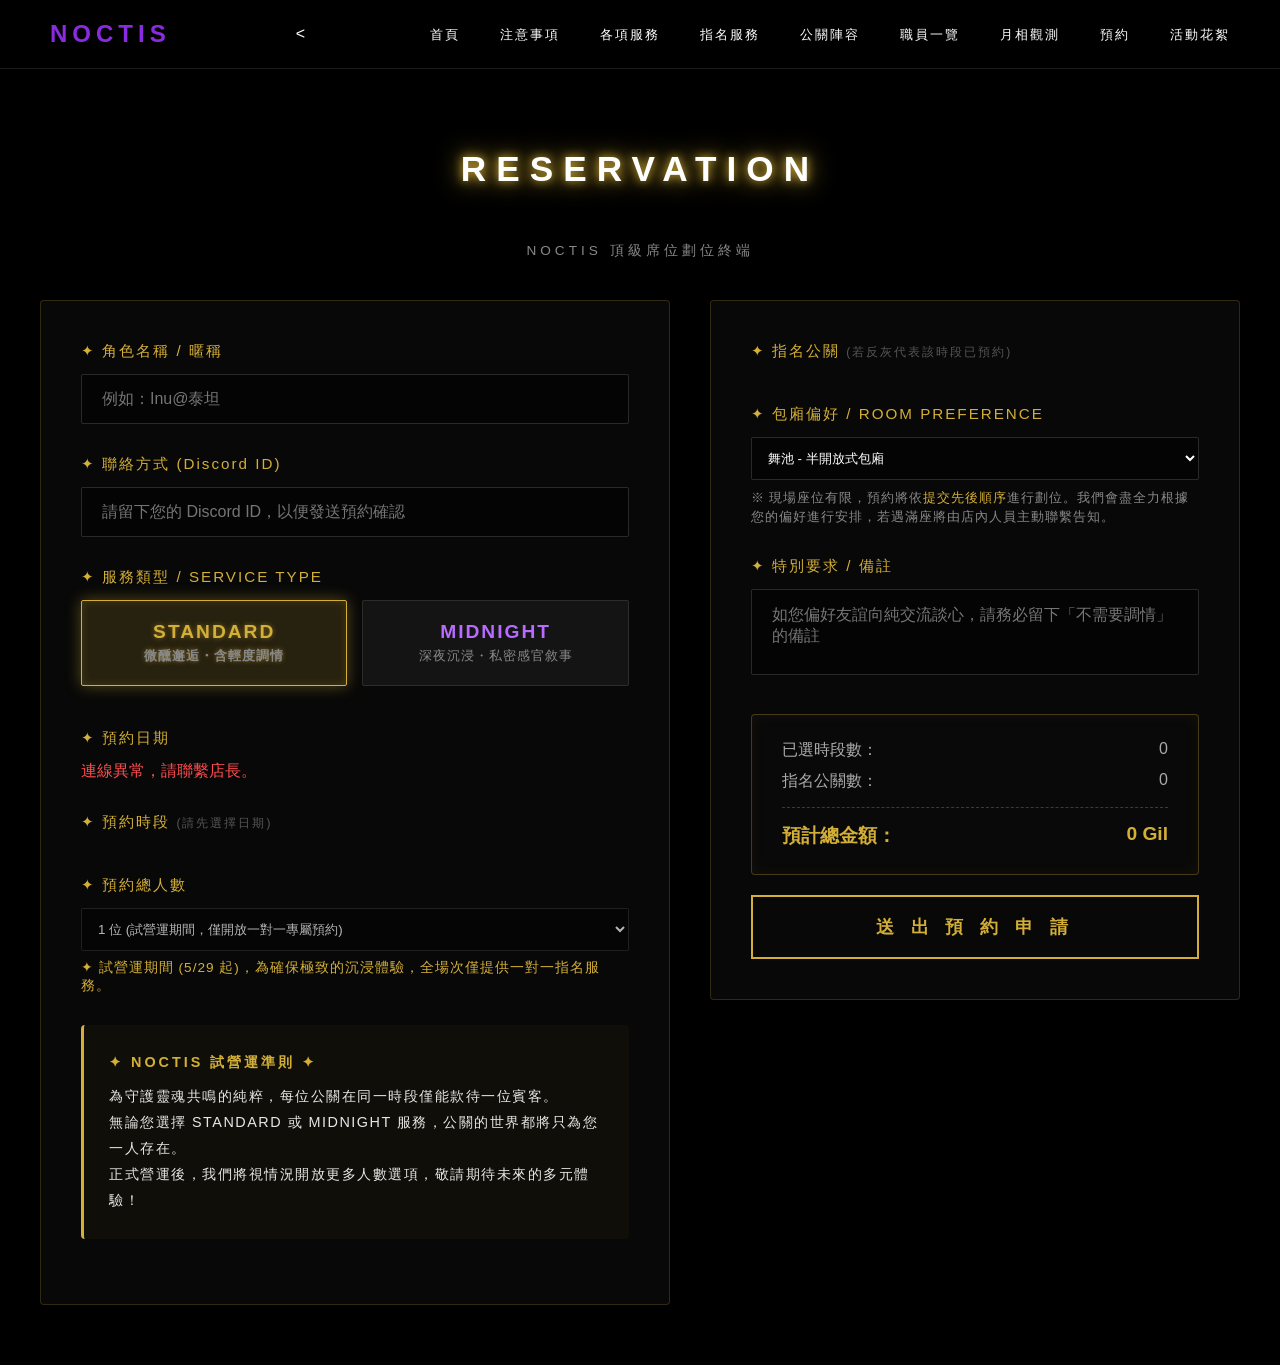
==== commit 56d857ae: "新增月相觀測分頁" ====
--- a/booking.html
+++ b/booking.html
@@ -20,6 +20,7 @@
     <li><a href="service.html">指名服務</a></li> 
     <li><a href="staff.html">公關陣容</a></li>
     <li><a href="members.html">職員一覽</a></li>
+    <li><a href="lotto.html">月相觀測</a></li>
     <li><a href="booking.html">預約</a></li>
     <li><a href="gallery.html">活動花絮</a></li>
 </ul>
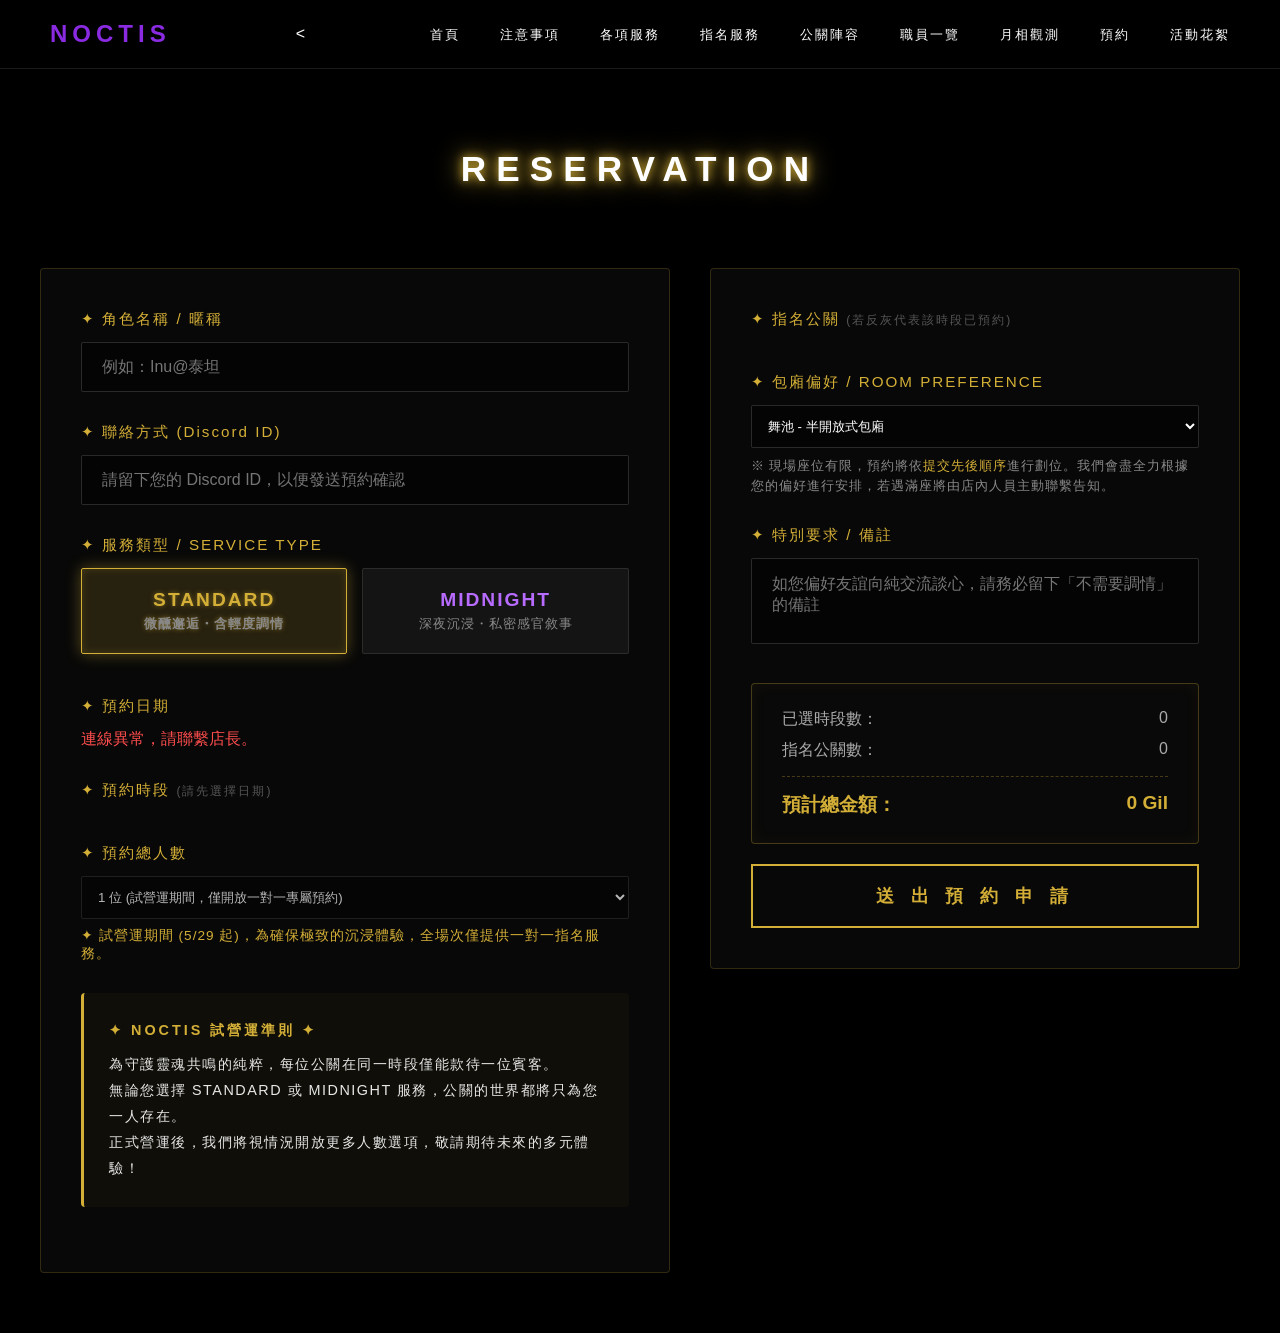
==== commit 2f1faab3: "預約更新" ====
--- a/booking.html
+++ b/booking.html
@@ -31,7 +31,7 @@
             <div class="booking-container">
                 <div style="text-align: center; margin-bottom: 40px;">
                     <h1 class="fame-title" style="font-size: 2.2rem; border: none;">RESERVATION</h1>
-                    <p style="color: #888; letter-spacing: 4px; font-size: 0.85rem;">NOCTIS 頂級席位劃位終端</p>
+                    
                 </div>
 
                 <form id="bookingForm">
@@ -167,5 +167,6 @@
 
     </div>
 <script src="booking.js"></script>
+
 </body>
 </html>
--- a/style.css
+++ b/style.css
@@ -552,7 +552,7 @@
 .cast-img-wrapper img {
     width: 100%; height: 100%;
     object-fit: cover;
-    filter: grayscale(100%);
+    filter: grayscale(0%);
     transition: 0.8s;
 }
 
@@ -853,12 +853,24 @@
 /* 1. 基礎定位與大小控制 */
 .staff-card::after {
     position: absolute !important;
-    top: 15px !important;
-    right: 15px !important;
-    font-size: 1.4rem !important;
+    top: 12px !important;
+    right: 12px !important;
+    font-size: 1.6rem !important;
     z-index: 10 !important;
-    transition: all 0.4s ease !important; /* 讓發光有呼吸感 */
+    transition: all 0.4s ease !important;
     pointer-events: none;
+
+    /* 💥 新增：深色圓形背景，增加對比 */
+    background: rgba(0, 0, 0, 0.55);
+    backdrop-filter: blur(4px);
+    border-radius: 50%;
+    width: 2.4rem;
+    height: 2.4rem;
+    display: flex !important;
+    align-items: center;
+    justify-content: center;
+    line-height: 2.4rem;
+    text-align: center;
 }
 
 /* 2. 🍷 STANDARD：紫色微醺光暈 */
@@ -1342,7 +1354,7 @@
 #grid-manager {
     display: flex;
     justify-content: center;
-    margin: 40px 0;
+    margin: 10px 0;
 }
 .boss-rank {
     color: #d4af37 !important;
@@ -2678,4 +2690,30 @@
     border-radius: 2px;
     font-family: inherit;
     cursor: pointer;
+}
+/* LAPDANCE遮罩 */
+/* 遮罩容器 */
+.soft-opening-overlay {
+    position: absolute;
+    top: 0;
+    left: 0;
+    width: 100%;
+    height: 100%;
+    background: rgba(0, 0, 0, 0.7); /* 深色透明背景 */
+    display: flex;
+    justify-content: center;
+    align-items: center;
+    z-index: 100;
+}
+
+/* 斜向印章樣式 */
+.overlay-text {
+    color: #d4af37; /* 金色 */
+    border: 2px solid #d4af37;
+    padding: 15px 25px;
+    background: rgba(0, 0, 0, 0.8);
+    transform: rotate(-12deg); /* 打斜 */
+    box-shadow: 0 0 20px rgba(212, 175, 55, 0.4);
+    text-align: center;
+    line-height: 1.5;
 }
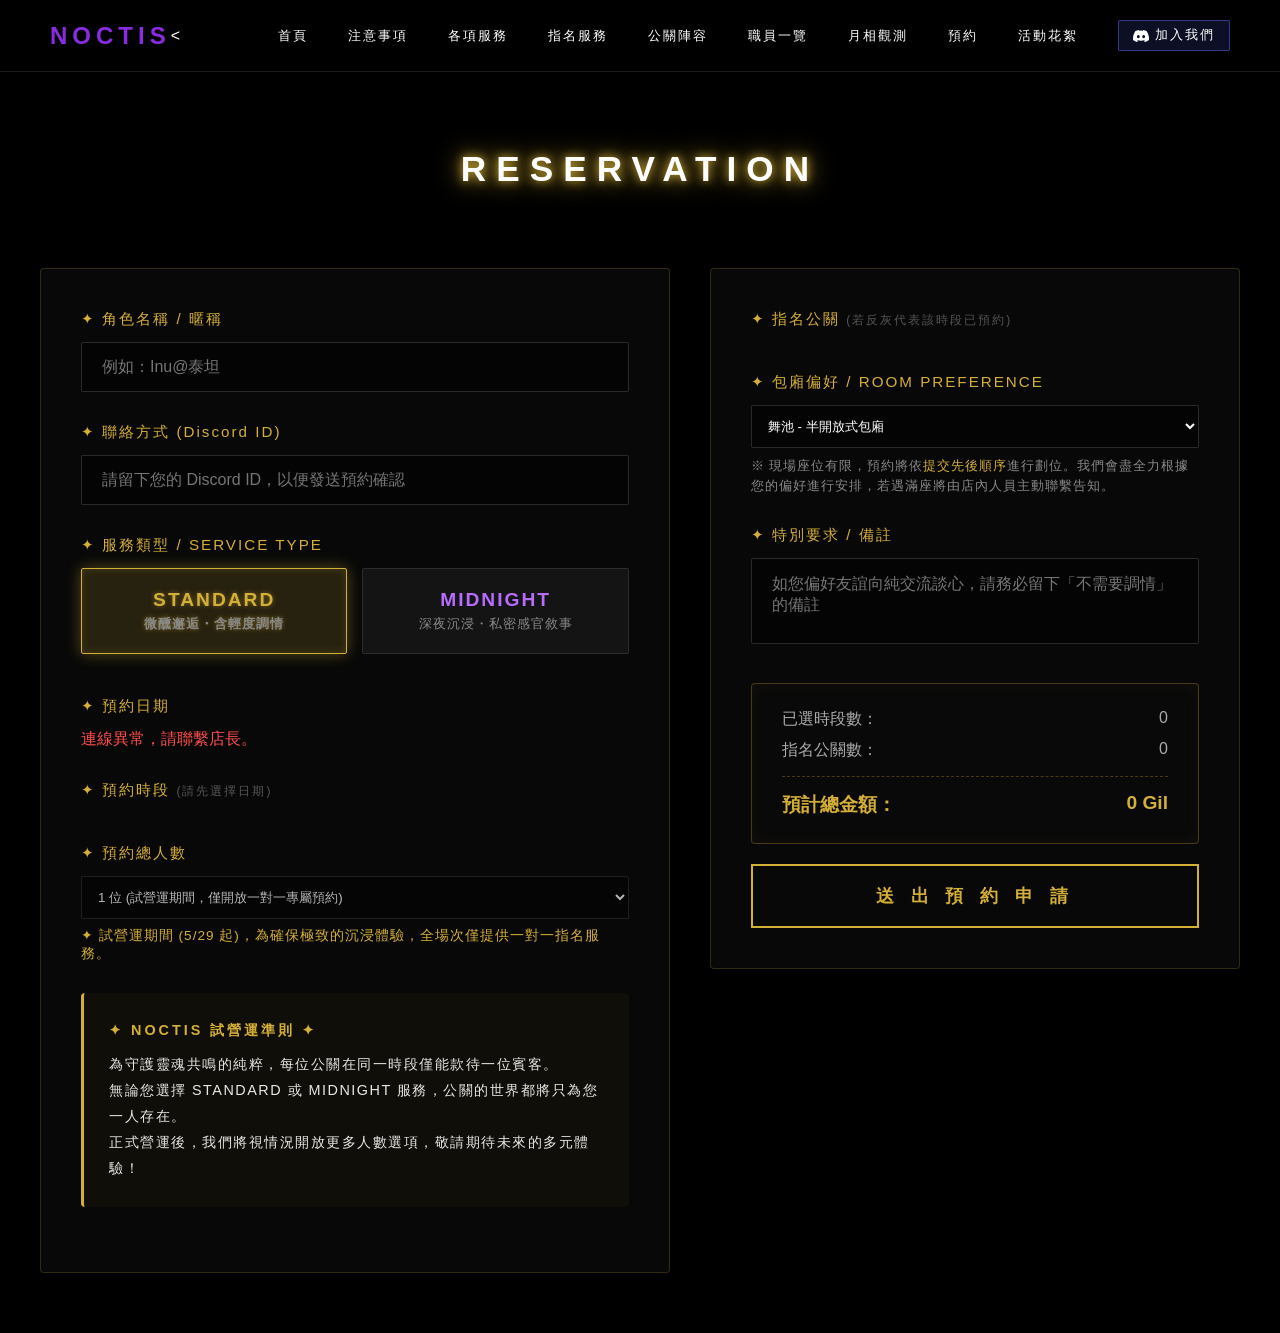
==== commit 2c4c767c: "更新導覽列" ====
--- a/booking.html
+++ b/booking.html
@@ -24,6 +24,7 @@
     <li><a href="booking.html">預約</a></li>
     <li><a href="gallery.html">活動花絮</a></li>
 </ul>
+                <a href="https://discord.gg/Uk8znggbCP" target="_blank" class="discord-nav-btn"><svg xmlns="http://www.w3.org/2000/svg" width="16" height="16" viewBox="0 0 24 24" fill="currentColor"><path d="M20.317 4.37a19.791 19.791 0 0 0-4.885-1.515.074.074 0 0 0-.079.037c-.21.375-.444.864-.608 1.25a18.27 18.27 0 0 0-5.487 0 12.64 12.64 0 0 0-.617-1.25.077.077 0 0 0-.079-.037A19.736 19.736 0 0 0 3.677 4.37a.07.07 0 0 0-.032.027C.533 9.046-.32 13.58.099 18.057a.082.082 0 0 0 .031.057 19.9 19.9 0 0 0 5.993 3.03.078.078 0 0 0 .084-.028 14.09 14.09 0 0 0 1.226-1.994.076.076 0 0 0-.041-.106 13.107 13.107 0 0 1-1.872-.892.077.077 0 0 1-.008-.128 10.2 10.2 0 0 0 .372-.292.074.074 0 0 1 .077-.01c3.928 1.793 8.18 1.793 12.062 0a.074.074 0 0 1 .078.01c.12.098.246.198.373.292a.077.077 0 0 1-.006.127 12.299 12.299 0 0 1-1.873.892.077.077 0 0 0-.041.107c.36.698.772 1.362 1.225 1.993a.076.076 0 0 0 .084.028 19.839 19.839 0 0 0 6.002-3.03.077.077 0 0 0 .032-.054c.5-5.177-.838-9.674-3.549-13.66a.061.061 0 0 0-.031-.03zM8.02 15.33c-1.183 0-2.157-1.085-2.157-2.419 0-1.333.956-2.419 2.157-2.419 1.21 0 2.176 1.096 2.157 2.42 0 1.333-.956 2.418-2.157 2.418zm7.975 0c-1.183 0-2.157-1.085-2.157-2.419 0-1.333.955-2.419 2.157-2.419 1.21 0 2.176 1.096 2.157 2.42 0 1.333-.946 2.418-2.157 2.418z"/></svg>加入我們</a>
             </div>
         </header>
 <!-- 🏰 預約魔王城：NOCTIS 專屬預約終端 -->
--- a/style.css
+++ b/style.css
@@ -265,6 +265,9 @@
     list-style: none;
     gap: 40px;
     margin: 0; padding: 0;
+    flex: 1;
+    justify-content: flex-end;
+    margin-right: 20px;
 }
 
 .nav-menu a {
@@ -2716,4 +2719,132 @@
     box-shadow: 0 0 20px rgba(212, 175, 55, 0.4);
     text-align: center;
     line-height: 1.5;
+}
+/* ===== 撕裂效果 (公關陣容卡片) ===== */
+.cast-img-wrapper {
+    position: relative;
+    overflow: hidden;
+}
+
+.cast-img-wrapper .img-naked {
+    position: absolute;
+    top: 0; left: 0;
+    width: 100%; height: 100%;
+    object-fit: cover;
+    object-position: top;
+    z-index: 1;
+}
+
+.cast-img-wrapper .tear-left,
+.cast-img-wrapper .tear-right {
+    position: absolute;
+    top: 0;
+    width: 50%;
+    height: 100%;
+    z-index: 2;
+    overflow: hidden;
+    transition: transform 0.45s cubic-bezier(0.25, 0.46, 0.45, 0.94);
+}
+
+.cast-img-wrapper .tear-left  { left: 0;  transform-origin: left center; }
+.cast-img-wrapper .tear-right { right: 0; transform-origin: right center; }
+
+.cast-img-wrapper .tear-left  img,
+.cast-img-wrapper .tear-right img {
+    position: absolute;
+    top: 0;
+    width: 200%;
+    height: 100%;
+    object-fit: cover;
+    object-position: top;
+}
+
+.cast-img-wrapper .tear-left  img { left: 0; }
+.cast-img-wrapper .tear-right img { right: 0; }
+
+.cast-img-wrapper .tear-left  { clip-path: polygon(0 0, calc(100% - 12px) 0, calc(100% - 8px) 6%, calc(100% - 16px) 12%, calc(100% - 4px) 18%, calc(100% - 14px) 24%, calc(100% - 6px) 30%, calc(100% - 18px) 36%, calc(100% - 2px) 42%, calc(100% - 16px) 48%, calc(100% - 8px) 54%, calc(100% - 20px) 60%, calc(100% - 4px) 66%, calc(100% - 14px) 72%, calc(100% - 6px) 78%, calc(100% - 18px) 84%, calc(100% - 8px) 90%, calc(100% - 12px) 96%, calc(100% - 6px) 100%, 0 100%); }
+.cast-img-wrapper .tear-right { clip-path: polygon(12px 0, 100% 0, 100% 100%, 6px 100%, 10px 96%, 18px 90%, 4px 84%, 16px 78%, 6px 72%, 14px 66%, 2px 60%, 18px 54%, 6px 48%, 20px 42%, 4px 36%, 16px 30%, 8px 24%, 14px 18%, 2px 12%, 14px 6%, 8px 0); }
+
+.staff-card:hover .tear-left  { transform: translateX(-108%) rotate(-2deg); }
+.staff-card:hover .tear-right { transform: translateX(108%)  rotate(2deg);  }
+
+/* ===== Discord 按鈕 ===== */
+.discord-nav-btn {
+    display: flex;
+    align-items: center;
+    gap: 6px;
+    color: #fff;
+    text-decoration: none;
+    font-size: 0.8rem;
+    letter-spacing: 2px;
+    padding: 6px 14px;
+    border: 1px solid rgba(88, 101, 242, 0.5);
+    background: rgba(88, 101, 242, 0.15);
+    border-radius: 2px;
+    transition: all 0.3s ease;
+    white-space: nowrap;
+    margin-left: 20px;
+}
+.discord-nav-btn:hover {
+    background: rgba(88, 101, 242, 0.4);
+    border-color: #5865f2;
+    box-shadow: 0 0 15px rgba(88, 101, 242, 0.4);
+    color: #fff;
+}
+
+.discord-loc-btn {
+    display: inline-flex;
+    align-items: center;
+    gap: 6px;
+    color: #fff;
+    text-decoration: none;
+    font-size: 0.8rem;
+    letter-spacing: 2px;
+    padding: 6px 14px;
+    border: 1px solid rgba(88, 101, 242, 0.5);
+    background: rgba(88, 101, 242, 0.15);
+    border-radius: 2px;
+    transition: all 0.3s ease;
+    white-space: nowrap;
+}
+.discord-loc-btn:hover {
+    background: rgba(88, 101, 242, 0.4);
+    border-color: #5865f2;
+    box-shadow: 0 0 15px rgba(88, 101, 242, 0.4);
+    color: #fff;
+}
+
+/* 地址 + Discord 並排容器 */
+.hero-location-row {
+    display: inline-flex;
+    flex-direction: row;
+    align-items: center;
+    gap: 12px;
+    margin-top: 25px;
+}
+
+.hero-location-row .hero-location {
+    margin-top: 0;
+}
+
+.discord-loc-btn {
+  display: inline-flex;
+  align-items: center;
+  gap: 6px;
+  color: #fff;
+  text-decoration: none;
+  font-size: 0.8rem;
+  letter-spacing: 2px;
+  padding: 6px 14px;
+  border: 1px solid rgba(88, 101, 242, 0.5);
+  background: rgba(88, 101, 242, 0.15);
+  border-radius: 2px;
+  transition: all 0.3s ease;
+  white-space: nowrap;
+}
+.discord-loc-btn:hover {
+  background: rgba(88, 101, 242, 0.4);
+  border-color: #5865f2;
+  box-shadow: 0 0 15px rgba(88, 101, 242, 0.4);
+  color: #fff;
 }
